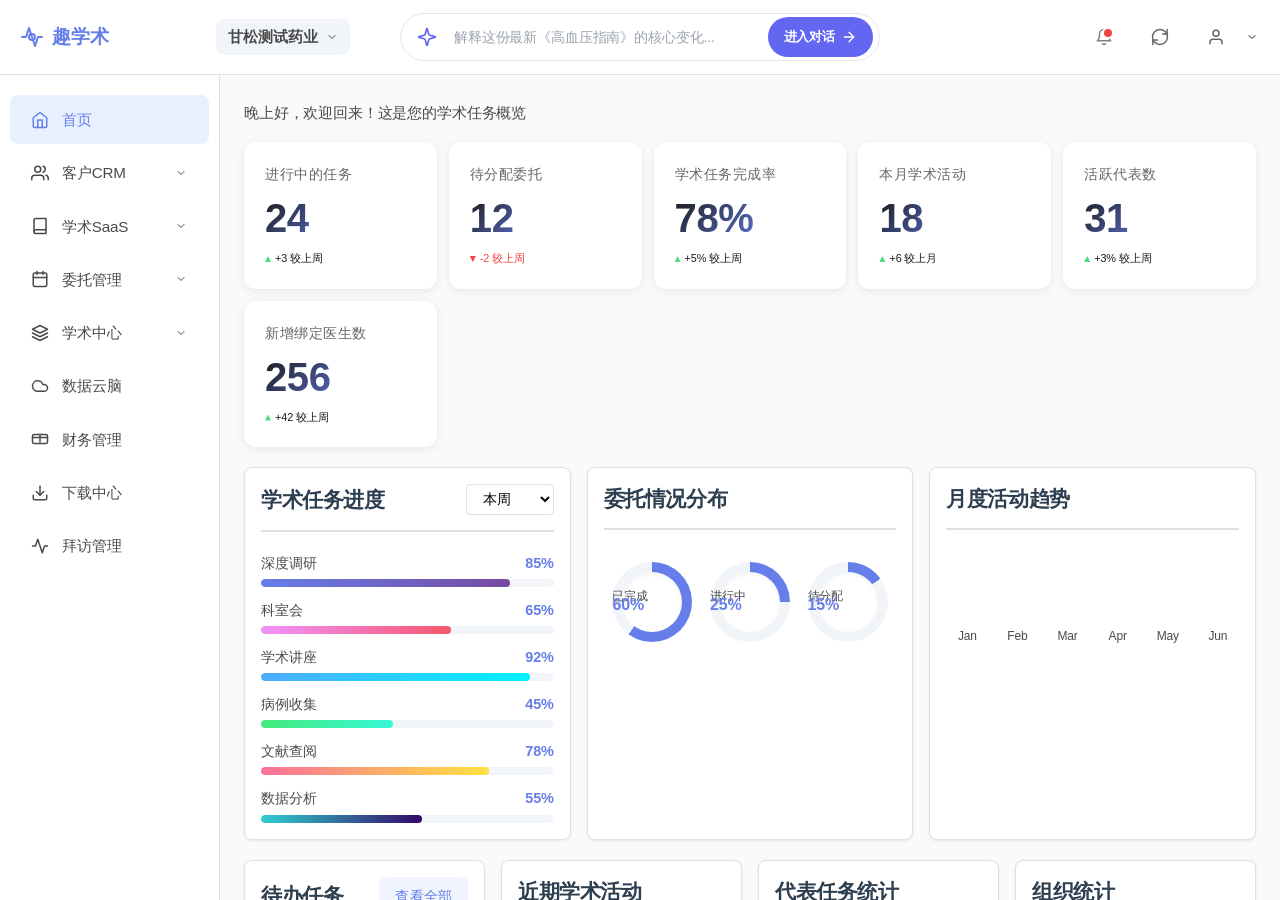
==== html/index.html @ 5d2f2898 "feat: 添加在线互动病例模块相关文件 新增在线互动病例模块的HTML、CSS、JS文件及文档 包括布局组件、样式表、交互脚本和产品需求文档 实现活动管理、病例征集和作品库功能" ====
<!DOCTYPE html>
<html lang="zh-CN">
<head>
    <meta charset="UTF-8">
    <meta name="viewport" content="width=device-width, initial-scale=1.0">
    <title>首页 - 趣学术</title>
    <link rel="stylesheet" href="../css/styles.css">
</head>
<body>
    <!-- 加载公共组件的脚本 -->
    <script>
        // 动态加载公共组件
        async function loadComponents() {
            // 加载顶部导航栏
            const headerResponse = await fetch('components/header.html');
            const headerHtml = await headerResponse.text();
            document.getElementById('header-placeholder').innerHTML = headerHtml;
            
            // 加载左侧侧边栏
            const sidebarResponse = await fetch('components/sidebar.html');
            const sidebarHtml = await sidebarResponse.text();
            document.getElementById('sidebar-placeholder').innerHTML = sidebarHtml;
            
            // 加载完成后，初始化菜单交互
            initializeMenu();
            
            // 初始化AI轮播文字功能
            if (typeof initAICarousel === 'function') {
                initAICarousel();
            }
        }
        
        // 页面加载完成后执行
        document.addEventListener('DOMContentLoaded', loadComponents);
    </script>
    
    <!-- 顶部导航栏占位符 -->
    <div id="header-placeholder"></div>

    <!-- 主体布局 -->
    <div class="main-container">
        <!-- 左侧侧边栏占位符 -->
        <div id="sidebar-placeholder"></div>

        <!-- 右侧主要内容区域 -->
        <main class="content-area">
            <!-- 欢迎信息 -->
            <div class="welcome-section">
                
                <p class="welcome-text">晚上好，欢迎回来！这是您的学术任务概览</p>
            </div>

            <!-- 核心数据统计卡片 -->
            <div class="dashboard-stats">
                <div class="stat-card">
                    
                    <div class="stat-content">
                        <div class="stat-label">进行中的任务</div>
                        <div class="stat-value">24</div>
                        <div class="stat-change">+3 较上周</div>
                    </div>
                </div>
                <div class="stat-card">
                    
                    <div class="stat-content">
                        <div class="stat-label">待分配委托</div>
                        <div class="stat-value">12</div>
                        <div class="stat-change negative">-2 较上周</div>
                    </div>
                </div>
                <div class="stat-card">
                    
                    <div class="stat-content">
                        <div class="stat-label">学术任务完成率</div>
                        <div class="stat-value">78%</div>
                        <div class="stat-change">+5% 较上周</div>
                    </div>
                </div>
                <div class="stat-card">
                    
                    <div class="stat-content">
                        <div class="stat-label">本月学术活动</div>
                        <div class="stat-value">18</div>
                        <div class="stat-change">+6 较上月</div>
                    </div>
                </div>
                <div class="stat-card">
                    
                    <div class="stat-content">
                        <div class="stat-label">活跃代表数</div>
                        <div class="stat-value">31</div>
                        <div class="stat-change">+3% 较上周</div>
                    </div>
                </div>
                <div class="stat-card">
                    
                    <div class="stat-content">
                        <div class="stat-label">新增绑定医生数</div>
                        <div class="stat-value">256</div>
                        <div class="stat-change">+42 较上周</div>
                    </div>
                </div>
            </div>

            <!-- 数据可视化区域 -->
            <div class="visualization-section">
                <!-- 任务进度图表 -->
                <div class="chart-card">
                    <div class="section-header">
                        <h2>学术任务进度</h2>
                        <div class="section-actions">
                            <select class="time-filter">
                                <option>本周</option>
                                <option>本月</option>
                                <option>本季度</option>
                            </select>
                        </div>
                    </div>
                    <div class="chart-container">
                        <div class="progress-chart">
                            <div class="progress-item">
                                <div class="progress-info">
                                    <div class="progress-title">深度调研</div>
                                    <div class="progress-percentage">85%</div>
                                </div>
                                <div class="progress-bar">
                                    <div class="progress-fill" style="width: 85%; background: linear-gradient(90deg, #667eea 0%, #764ba2 100%);"></div>
                                </div>
                            </div>
                            <div class="progress-item">
                                <div class="progress-info">
                                    <div class="progress-title">科室会</div>
                                    <div class="progress-percentage">65%</div>
                                </div>
                                <div class="progress-bar">
                                    <div class="progress-fill" style="width: 65%; background: linear-gradient(90deg, #f093fb 0%, #f5576c 100%);"></div>
                                </div>
                            </div>
                            <div class="progress-item">
                                <div class="progress-info">
                                    <div class="progress-title">学术讲座</div>
                                    <div class="progress-percentage">92%</div>
                                </div>
                                <div class="progress-bar">
                                    <div class="progress-fill" style="width: 92%; background: linear-gradient(90deg, #4facfe 0%, #00f2fe 100%);"></div>
                                </div>
                            </div>
                            <div class="progress-item">
                                <div class="progress-info">
                                    <div class="progress-title">病例收集</div>
                                    <div class="progress-percentage">45%</div>
                                </div>
                                <div class="progress-bar">
                                    <div class="progress-fill" style="width: 45%; background: linear-gradient(90deg, #43e97b 0%, #38f9d7 100%);"></div>
                                </div>
                            </div>
                            <div class="progress-item">
                                <div class="progress-info">
                                    <div class="progress-title">文献查阅</div>
                                    <div class="progress-percentage">78%</div>
                                </div>
                                <div class="progress-bar">
                                    <div class="progress-fill" style="width: 78%; background: linear-gradient(90deg, #fa709a 0%, #fee140 100%);"></div>
                                </div>
                            </div>
                            <div class="progress-item">
                                <div class="progress-info">
                                    <div class="progress-title">数据分析</div>
                                    <div class="progress-percentage">55%</div>
                                </div>
                                <div class="progress-bar">
                                    <div class="progress-fill" style="width: 55%; background: linear-gradient(90deg, #30cfd0 0%, #330867 100%);"></div>
                                </div>
                            </div>
                        </div>
                    </div>
                </div>

                <!-- 委托情况统计 -->
                <div class="chart-card">
                    <div class="section-header">
                        <h2>委托情况分布</h2>
                    </div>
                    <div class="chart-container">
                        <div class="delegation-stats">
                            <div class="delegation-item">
                                <div class="delegation-circle">
                                    <div class="circle-inner" style="--percentage: 60;"></div>
                                    <div class="circle-text">已完成</div>
                                    <div class="circle-number">60%</div>
                                </div>
                            </div>
                            <div class="delegation-item">
                                <div class="delegation-circle">
                                    <div class="circle-inner" style="--percentage: 25;"></div>
                                    <div class="circle-text">进行中</div>
                                    <div class="circle-number">25%</div>
                                </div>
                            </div>
                            <div class="delegation-item">
                                <div class="delegation-circle">
                                    <div class="circle-inner" style="--percentage: 15;"></div>
                                    <div class="circle-text">待分配</div>
                                    <div class="circle-number">15%</div>
                                </div>
                            </div>
                        </div>
                    </div>
                </div>

                <!-- 月度活动趋势 -->
                <div class="chart-card">
                    <div class="section-header">
                        <h2>月度活动趋势</h2>
                    </div>
                    <div class="chart-container">
                        <div class="trend-chart">
                            <div class="trend-item">
                                <div class="trend-label">Jan</div>
                                <div class="trend-bar" style="height: 65%; background: var(--primary-color);"></div>
                            </div>
                            <div class="trend-item">
                                <div class="trend-label">Feb</div>
                                <div class="trend-bar" style="height: 85%; background: var(--primary-color);"></div>
                            </div>
                            <div class="trend-item">
                                <div class="trend-label">Mar</div>
                                <div class="trend-bar" style="height: 72%; background: var(--primary-color);"></div>
                            </div>
                            <div class="trend-item">
                                <div class="trend-label">Apr</div>
                                <div class="trend-bar" style="height: 90%; background: var(--primary-color);"></div>
                            </div>
                            <div class="trend-item">
                                <div class="trend-label">May</div>
                                <div class="trend-bar" style="height: 78%; background: var(--primary-color);"></div>
                            </div>
                            <div class="trend-item">
                                <div class="trend-label">Jun</div>
                                <div class="trend-bar" style="height: 88%; background: var(--primary-color);"></div>
                            </div>
                        </div>
                    </div>
                </div>
            </div>

            <!-- 任务详情区域 -->
            <div class="details-section">
                <!-- 待办任务列表 -->
                <div class="tasks-card">
                    <div class="section-header">
                        <h2>待办任务</h2>
                        <div class="section-actions">
                            <button class="view-all-btn">查看全部</button>
                        </div>
                    </div>
                    <div class="todo-list">
                        <div class="todo-item">
                            <div class="todo-checkbox"><input type="checkbox"></div>
                            <div class="todo-content">
                                <div class="todo-title">完成渠道科创始组深度调研</div>
                                <div class="todo-meta">
                                    <span class="todo-type">深度调研</span>
                                    <span class="todo-deadline">截止: 2024-02-15</span>
                                </div>
                            </div>
                            <div class="todo-priority high"></div>
                        </div>
                        <div class="todo-item">
                            <div class="todo-checkbox"><input type="checkbox"></div>
                            <div class="todo-content">
                                <div class="todo-title">分配3月份科室会任务</div>
                                <div class="todo-meta">
                                    <span class="todo-type">科室会</span>
                                    <span class="todo-deadline">截止: 2024-02-20</span>
                                </div>
                            </div>
                            <div class="todo-priority medium"></div>
                        </div>
                        <div class="todo-item">
                            <div class="todo-checkbox"><input type="checkbox"></div>
                            <div class="todo-content">
                                <div class="todo-title">整理医生反馈数据</div>
                                <div class="todo-meta">
                                    <span class="todo-type">数据分析</span>
                                    <span class="todo-deadline">截止: 2024-02-18</span>
                                </div>
                            </div>
                            <div class="todo-priority high"></div>
                        </div>
                        <div class="todo-item">
                            <div class="todo-checkbox"><input type="checkbox"></div>
                            <div class="todo-content">
                                <div class="todo-title">准备4月份学术活动计划</div>
                                <div class="todo-meta">
                                    <span class="todo-type">活动策划</span>
                                    <span class="todo-deadline">截止: 2024-02-25</span>
                                </div>
                            </div>
                            <div class="todo-priority medium"></div>
                        </div>
                        <div class="todo-item">
                            <div class="todo-checkbox"><input type="checkbox"></div>
                            <div class="todo-content">
                                <div class="todo-title">更新学术资料库</div>
                                <div class="todo-meta">
                                    <span class="todo-type">资料管理</span>
                                    <span class="todo-deadline">截止: 2024-02-17</span>
                                </div>
                            </div>
                            <div class="todo-priority low"></div>
                        </div>
                        <div class="todo-item">
                            <div class="todo-checkbox"><input type="checkbox"></div>
                            <div class="todo-content">
                                <div class="todo-title">撰写2月份学术总结</div>
                                <div class="todo-meta">
                                    <span class="todo-type">总结报告</span>
                                    <span class="todo-deadline">截止: 2024-02-28</span>
                                </div>
                            </div>
                            <div class="todo-priority medium"></div>
                        </div>
                    </div>
                </div>

                <!-- 学术活动日历 -->
                <div class="calendar-card">
                    <div class="section-header">
                        <h2>近期学术活动</h2>
                        <div class="section-actions">
                            <button class="more-btn">查看日历</button>
                        </div>
                    </div>
                    <div class="activity-list">
                        <div class="activity-item">
                            <div class="activity-date">
                                <div class="date-day">15</div>
                                <div class="date-month">Feb</div>
                            </div>
                            <div class="activity-content">
                                <div class="activity-title">神经内科学术讲座</div>
                                <div class="activity-location">北京协和医院</div>
                                <div class="activity-time">14:00 - 16:00</div>
                            </div>
                            <div class="activity-type"><span class="activity-tag">讲座</span></div>
                        </div>
                        <div class="activity-item">
                            <div class="activity-date">
                                <div class="date-day">18</div>
                                <div class="date-month">Feb</div>
                            </div>
                            <div class="activity-content">
                                <div class="activity-title">心内科病例讨论会</div>
                                <div class="activity-location">上海瑞金医院</div>
                                <div class="activity-time">09:30 - 11:30</div>
                            </div>
                            <div class="activity-type"><span class="activity-tag">病例讨论</span></div>
                        </div>
                        <div class="activity-item">
                            <div class="activity-date">
                                <div class="date-day">22</div>
                                <div class="date-month">Feb</div>
                            </div>
                            <div class="activity-content">
                                <div class="activity-title">内分泌科深度调研</div>
                                <div class="activity-location">广州中山医院</div>
                                <div class="activity-time">13:30 - 17:00</div>
                            </div>
                            <div class="activity-type"><span class="activity-tag">调研</span></div>
                        </div>
                        <div class="activity-item">
                            <div class="activity-date">
                                <div class="date-day">25</div>
                                <div class="date-month">Feb</div>
                            </div>
                            <div class="activity-content">
                                <div class="activity-title">呼吸科文献分享会</div>
                                <div class="activity-location">线上会议</div>
                                <div class="activity-time">15:00 - 16:30</div>
                            </div>
                            <div class="activity-type"><span class="activity-tag">分享会</span></div>
                        </div>
                        <div class="activity-item">
                            <div class="activity-date">
                                <div class="date-day">28</div>
                                <div class="date-month">Feb</div>
                            </div>
                            <div class="activity-content">
                                <div class="activity-title">消化科学术沙龙</div>
                                <div class="activity-location">北京友谊医院</div>
                                <div class="activity-time">16:00 - 18:00</div>
                            </div>
                            <div class="activity-type"><span class="activity-tag">沙龙</span></div>
                        </div>
                    </div>
                </div>

                <!-- 代表任务统计 -->
                <div class="stats-card-small">
                    <div class="section-header">
                        <h2>代表任务统计</h2>
                    </div>
                    <div class="small-stats-grid">
                        <div class="small-stat-item">
                            <div class="small-stat-label">总代表数</div>
                            <div class="small-stat-value">128</div>
                        </div>
                        <div class="small-stat-item">
                            <div class="small-stat-label">活跃代表</div>
                            <div class="small-stat-value">96</div>
                        </div>
                        <div class="small-stat-item">
                            <div class="small-stat-label">平均完成率</div>
                            <div class="small-stat-value">82%</div>
                        </div>
                        <div class="small-stat-item">
                            <div class="small-stat-label">待完成任务</div>
                            <div class="small-stat-value">156</div>
                        </div>
                    </div>
                </div>

                <!-- 组织统计 -->
                <div class="stats-card-small">
                    <div class="section-header">
                        <h2>组织统计</h2>
                    </div>
                    <div class="organization-stats">
                        <div class="org-stat-item">
                            <div class="org-stat-label">合作医院</div>
                            <div class="org-stat-value">28</div>
                        </div>
                        <div class="org-stat-item">
                            <div class="org-stat-label">覆盖科室</div>
                            <div class="org-stat-value">45</div>
                        </div>
                        <div class="org-stat-item">
                            <div class="org-stat-label">参与医生</div>
                            <div class="org-stat-value">892</div>
                        </div>
                        <div class="org-stat-item">
                            <div class="org-stat-label">本月新增</div>
                            <div class="org-stat-value">35</div>
                        </div>
                        <div class="org-stat-item">
                            <div class="org-stat-label">学术点</div>
                            <div class="org-stat-value">126</div>
                        </div>
                    </div>
                </div>
            </div>

            <!-- 学术跟进情况 -->
            <div class="followup-section">
                <div class="section-header">
                    <h2>学术跟进情况</h2>
                    <div class="section-actions">
                        <button class="export-btn">导出数据</button>
                    </div>
                </div>
                <div class="followup-table">
                    <div class="table-header">
                        <div class="table-col">医生姓名</div>
                        <div class="table-col">科室</div>
                        <div class="table-col">跟进状态</div>
                        <div class="table-col">最近跟进</div>
                        <div class="table-col">下次跟进</div>
                        <div class="table-col">跟进人</div>
                        <div class="table-col">操作</div>
                    </div>
                    <div class="table-row">
                        <div class="table-col">李医生</div>
                        <div class="table-col">神经内科</div>
                        <div class="table-col"><span class="status-tag active">活跃</span></div>
                        <div class="table-col">2024-02-10</div>
                        <div class="table-col">2024-02-24</div>
                        <div class="table-col">张代表</div>
                        <div class="table-col"><button class="action-btn">查看详情</button></div>
                    </div>
                    <div class="table-row">
                        <div class="table-col">王医生</div>
                        <div class="table-col">心内科</div>
                        <div class="table-col"><span class="status-tag pending">待跟进</span></div>
                        <div class="table-col">2024-02-05</div>
                        <div class="table-col">2024-02-17</div>
                        <div class="table-col">李代表</div>
                        <div class="table-col"><button class="action-btn">查看详情</button></div>
                    </div>
                    <div class="table-row">
                        <div class="table-col">赵医生</div>
                        <div class="table-col">内分泌科</div>
                        <div class="table-col"><span class="status-tag active">活跃</span></div>
                        <div class="table-col">2024-02-12</div>
                        <div class="table-col">2024-02-26</div>
                        <div class="table-col">刘代表</div>
                        <div class="table-col"><button class="action-btn">查看详情</button></div>
                    </div>
                    <div class="table-row">
                        <div class="table-col">孙医生</div>
                        <div class="table-col">呼吸内科</div>
                        <div class="table-col"><span class="status-tag inactive">暂停</span></div>
                        <div class="table-col">2024-01-20</div>
                        <div class="table-col">-</div>
                        <div class="table-col">周代表</div>
                        <div class="table-col"><button class="action-btn">查看详情</button></div>
                    </div>
                </div>
            </div>
        </main>
    </div>

    <!-- 加载动画 -->
    <div class="loading" id="loading" style="display: none;">
        <div class="loading-spinner"></div>
        <p>AI正在思考...</p>
    </div>

    <!-- 公共JS文件 -->
    <script src="../js/menu.js"></script>
    <script src="../js/script.js"></script>
</body>
</html>
---- css/styles.css ----
/* 全局样式重置 */
* {
    margin: 0;
    padding: 0;
    box-sizing: border-box;
}

/* 移除所有元素的默认焦点样式 */
*:focus,
*:active {
    outline: none !important;
    box-shadow: none !important;
}

/* 确保a标签没有默认焦点样式 */
a:focus,
a:active {
    outline: none !important;
    box-shadow: none !important;
}

/* 确保span元素没有默认焦点样式 */
span:focus,
span:active {
    outline: none !important;
    box-shadow: none !important;
}

/* 确保div元素没有默认焦点样式 */
div:focus,
div:active {
    outline: none !important;
    box-shadow: none !important;
}

/* 确保button元素没有默认焦点样式 */
button:focus,
button:active {
    outline: none !important;
    box-shadow: none !important;
}

/* 设计系统 - 颜色 */
:root {
    /* 主色调 - 增强渐变效果 */
    --primary-color: #667eea;
    --primary-hover: #5a6fd8;
    --primary-light: #e8f0ff;
    --primary-lighter: #f0f4ff;
    --primary-gradient: linear-gradient(135deg, #667eea 0%, #764ba2 100%);
    --primary-gradient-light: linear-gradient(135deg, #e8f0ff 0%, #f0f4ff 100%);
    
    /* 辅助色 */
    --accent-color: #f093fb;
    --accent-gradient: linear-gradient(135deg, #f093fb 0%, #f5576c 100%);
    --success-color: #4ade80;
    --warning-color: #fbbf24;
    --error-color: #ef4444;
    
    /* 文本颜色 - 确保良好对比度 */
    --text-primary: #1a1a1a;
    --text-secondary: #4a4a4a;
    --text-tertiary: #808080;
    --text-disabled: #b0b0b0;
    --text-gradient: linear-gradient(135deg, var(--primary-color) 0%, var(--accent-color) 100%);
    
    /* 边框颜色 */
    --border-color: #e0e0e0;
    --border-light: #f0f0f0;
    --border-dark: #d0d0d0;
    --border-gradient: linear-gradient(135deg, var(--border-light) 0%, var(--border-dark) 100%);
    
    /* 背景颜色 */
    --background-primary: #ffffff;
    --background-secondary: #f8fafc;
    --background-tertiary: #f1f5f9;
    --background-gradient: linear-gradient(135deg, var(--background-primary) 0%, var(--background-secondary) 100%);
    --background-gradient-dark: linear-gradient(135deg, #0f172a 0%, #1e293b 100%);
    
    /* 聊天消息颜色 */
    --ai-message-bg: #f0f4ff;
    --user-message-bg: #667eea;
    --ai-message-text: #1a1a1a;
    --user-message-text: #ffffff;
    --ai-message-gradient: linear-gradient(135deg, #f0f4ff 0%, #e0f2fe 100%);
    --user-message-gradient: linear-gradient(135deg, var(--primary-color) 0%, var(--primary-hover) 100%);
    
    /* 阴影效果 */
    --shadow-sm: 0 1px 3px rgba(0, 0, 0, 0.08);
    --shadow-md: 0 4px 12px rgba(0, 0, 0, 0.12);
    --shadow-lg: 0 8px 24px rgba(0, 0, 0, 0.16);
    --shadow-glow: 0 0 20px rgba(102, 126, 234, 0.2);
    
    /* 圆角 */
    --radius-sm: 6px;
    --radius-md: 8px;
    --radius-lg: 12px;
    --radius-xl: 24px;
    --radius-full: 9999px;
    
    /* 间距 */
    --spacing-xs: 4px;
    --spacing-sm: 8px;
    --spacing-md: 16px;
    --spacing-lg: 24px;
    --spacing-xl: 32px;
    
    /* 字体 */
    --font-size-xs: 0.75rem;
    --font-size-sm: 0.875rem;
    --font-size-base: 1rem;
    --font-size-lg: 1.125rem;
    --font-size-xl: 1.25rem;
    --font-weight-normal: 400;
    --font-weight-medium: 500;
    --font-weight-semibold: 600;
    --font-weight-bold: 700;
    
    /* 行高 */
    --line-height-tight: 1.4;
    --line-height-normal: 1.6;
    --line-height-relaxed: 1.8;
}

body {
    font-family: -apple-system, BlinkMacSystemFont, 'Segoe UI', Roboto, 'Helvetica Neue', Arial, sans-serif;
    line-height: var(--line-height-normal);
    color: var(--text-primary);
    background-color: var(--background-secondary);
    height: 100vh;
    overflow: hidden;
    -webkit-font-smoothing: antialiased;
    -moz-osx-font-smoothing: grayscale;
    font-weight: var(--font-weight-normal);
}

/* 全局表格样式 - 确保垂直居中 */
table {
    border-collapse: collapse;
}

table th,
table td {
    vertical-align: middle;
}

/* 全局复选框样式 - 确保垂直居中 */
input[type="checkbox"] {
    vertical-align: middle;
    margin: 0;
}

/* 统一所有文本元素的字体样式 */
p, span, div, a, button, input, select, textarea {
    font-family: inherit;
    font-weight: inherit;
    line-height: inherit;
    letter-spacing: -0.01em;
}

/* 优化标题样式 */
h1, h2, h3, h4, h5, h6 {
    font-weight: var(--font-weight-semibold);
    line-height: var(--line-height-tight);
    color: var(--text-primary);
    margin: 0;
    letter-spacing: -0.02em;
}

h1 {
    font-size: 2rem;
    font-weight: var(--font-weight-bold);
}

h2 {
    font-size: 1.75rem;
    font-weight: var(--font-weight-bold);
}

h3 {
    font-size: 1.5rem;
}

h4 {
    font-size: 1.25rem;
}

h5 {
    font-size: 1.125rem;
}

h6 {
    font-size: 1rem;
}

/* 优化正文文本样式 */
p {
    font-size: var(--font-size-base);
    line-height: var(--line-height-relaxed);
    color: var(--text-primary);
    margin: 0 0 var(--spacing-md) 0;
}

/* 优化链接样式 */
a {
    color: var(--primary-color);
    text-decoration: none;
    transition: all 0.2s ease;
    font-weight: var(--font-weight-medium);
}

a:hover {
    color: var(--primary-hover);
    text-decoration: underline;
    text-underline-offset: 3px;
}

/* 优化按钮文本样式 */
button {
    font-weight: var(--font-weight-medium);
    letter-spacing: 0.01em;
}

/* 优化历史记录标题样式 */
.history-title {
    font-size: var(--font-size-sm);
    color: var(--text-primary);
    font-weight: var(--font-weight-medium);
    flex: 1;
    white-space: nowrap;
    overflow: hidden;
    text-overflow: ellipsis;
    letter-spacing: -0.01em;
}

/* 优化历史记录日期样式 */
.history-date {
    font-size: var(--font-size-xs);
    color: var(--text-tertiary);
    white-space: nowrap;
    font-weight: var(--font-weight-normal);
}

/* 优化AI建议问题文本样式 */
.suggestion-item {
    font-size: var(--font-size-sm);
    color: var(--text-secondary);
    font-weight: var(--font-weight-normal);
    letter-spacing: -0.01em;
}

/* 优化消息内容文本样式 */
.message-content {
    font-size: var(--font-size-base);
    line-height: var(--line-height-relaxed);
    letter-spacing: -0.01em;
}

/* 优化输入框文本样式 */
#userInput {
    font-size: var(--font-size-base);
    letter-spacing: -0.01em;
}

/* 优化深度思考文本样式 */
.deep-thinking {
    font-size: var(--font-size-sm);
    color: var(--text-secondary);
    font-weight: var(--font-weight-normal);
    letter-spacing: -0.01em;
}

/* 顶部导航栏 */
.top-header {
    height: 75px;
    background-color: white;
    border-bottom: 1px solid #e0e0e0;
    display: flex;
    justify-content: space-between;
    align-items: center;
    padding: 0 20px;
    box-shadow: none;
    z-index: 100;
    position: relative;
}

/* 确保header中所有元素及其子元素都不会显示焦点样式 */
.top-header *,
.top-header *:focus,
.top-header *:active,
.top-header *:focus-within {
    outline: none !important;
    -webkit-tap-highlight-color: transparent !important;
    -moz-tap-highlight-color: transparent !important;
    tap-highlight-color: transparent !important;
}

/* 确保下拉菜单的样式不被全局重置覆盖 */
.top-header .user-dropdown-menu,
.top-header .user-dropdown-menu * {
    background-color: white !important;
    border: 1px solid #f0f0f0 !important;
    box-shadow: 0 2px 8px rgba(0, 0, 0, 0.08) !important;
}

/* 确保下拉菜单项的背景色可以正常变化 */
.top-header .user-dropdown-menu .dropdown-item {
    background-color: transparent !important;
    border: none !important;
    box-shadow: none !important;
}

.top-header .user-dropdown-menu .dropdown-item:hover,
.top-header .user-dropdown-menu .dropdown-item:active {
    background-color: #f8f9fa !important;
    border: none !important;
    box-shadow: none !important;
}

/* 确保header中的a标签不会显示焦点样式 */
.top-header a,
.top-header a:focus,
.top-header a:active {
    outline: none !important;
    box-shadow: none !important;
    -webkit-tap-highlight-color: transparent !important;
    -moz-tap-highlight-color: transparent !important;
    tap-highlight-color: transparent !important;
}

/* 为AI入口按钮设置边框，覆盖top-header a的样式 */
.top-header .ai-entry-button {
    border: 1px solid var(--ai-border) !important;
}

/* 确保header中的span标签不会显示焦点样式 */
.top-header span,
.top-header span:focus,
.top-header span:active {
    outline: none !important;
    box-shadow: none !important;
    border: none !important;
    -webkit-tap-highlight-color: transparent !important;
    -moz-tap-highlight-color: transparent !important;
    tap-highlight-color: transparent !important;
}

/* 确保header中的div标签不会显示焦点样式 */
.top-header div,
.top-header div:focus,
.top-header div:active {
    outline: none !important;
    box-shadow: none !important;
    border: none !important;
    -webkit-tap-highlight-color: transparent !important;
    -moz-tap-highlight-color: transparent !important;
    tap-highlight-color: transparent !important;
}

/* 确保header中的svg标签不会显示焦点样式 */
.top-header svg,
.top-header svg:focus,
.top-header svg:active {
    outline: none !important;
    box-shadow: none !important;
    border: none !important;
    -webkit-tap-highlight-color: transparent !important;
    -moz-tap-highlight-color: transparent !important;
    tap-highlight-color: transparent !important;
}

/* 确保header中的input标签不会显示焦点样式 */
.top-header input,
.top-header input:focus,
.top-header input:active {
    outline: none !important;
    box-shadow: none !important;
    border: none !important;
    -webkit-tap-highlight-color: transparent !important;
    -moz-tap-highlight-color: transparent !important;
    tap-highlight-color: transparent !important;
}

.header-left {
    display: flex;
    align-items: center;
    gap: 20px;
    flex-shrink: 0;
}

/* 组织信息样式 */
.organization-info {
    display: flex;
    align-items: center;
    gap: 8px;
    font-size: 0.95rem;
    color: #4a4a4a;
    font-weight: 500;
    padding: 6px 12px;
    background-color: #f1f5f9;
    border-radius: 8px;
    border: 1px solid #e2e8f0;
    cursor: pointer;
    transition: all 0.3s ease;
    margin-left: 98px;
}

.organization-info:hover {
    background-color: #e2e8f0;
    border-color: #667eea;
    color: #667eea;
}

.organization-info .org-name {
    font-weight: 600;
}

.organization-info .org-dropdown {
    width: 12px;
    height: 12px;
    stroke: currentColor;
    transition: transform 0.3s ease;
}

.organization-info:hover .org-dropdown {
    transform: rotate(180deg);
}

.logo {
    display: flex;
    align-items: center;
    gap: 8px;
    font-weight: 700;
    font-size: 1.2rem;
    color: #667eea;
    flex-shrink: 0;
}

.logo-icon {
    display: flex;
    align-items: center;
    justify-content: center;
    line-height: 1;
}

.logo-icon svg {
    vertical-align: middle;
    align-self: center;
}

.user-info {
    font-size: 0.95rem;
    color: #666;
    margin-left: 10px;
}

.user-role {
    font-weight: 500;
}

.header-right {
    display: flex;
    align-items: center;
    gap: 20px;
    flex: 1;
    justify-content: flex-end;
    min-width: 0;
}

.notification {
    display: flex;
    align-items: center;
    gap: 6px;
    font-size: 0.85rem;
    color: #ff6b6b;
    font-weight: 500;
}

.notification-icon {
    font-size: 1rem;
}

/* 刷新按钮样式 */
.refresh-btn {
    width: 36px;
    height: 36px;
    display: flex;
    align-items: center;
    justify-content: center;
    border-radius: 50%;
    cursor: pointer;
    transition: all 0.3s ease;
    background-color: transparent;
    border: none;
}

.refresh-btn:hover {
    background-color: rgba(102, 126, 234, 0.1);
    transform: rotate(180deg);
}

.refresh-btn svg {
    stroke: #666;
    transition: all 0.3s ease;
}

.refresh-btn:hover svg {
    stroke: #667eea;
}

/* 图标容器基础样式 */
.icon-container {
    display: flex;
    align-items: center;
    justify-content: center;
    width: 36px;
    height: 36px;
    border-radius: var(--radius-full);
    cursor: pointer;
    transition: all 0.2s cubic-bezier(0.4, 0, 0.2, 1);
    background-color: transparent;
    border: none;
    flex-shrink: 0;
}

.icon-container:hover {
    background-color: rgba(102, 126, 234, 0.1);
    transform: scale(1.05);
}

.icon-container:active {
    transform: scale(0.95);
}

/* 统一图标样式 */
.icon-container svg {
    width: 18px;
    height: 18px;
    stroke: var(--text-tertiary);
    fill: none;
    stroke-width: 2;
    stroke-linecap: round;
    stroke-linejoin: round;
    transition: all 0.2s cubic-bezier(0.4, 0, 0.2, 1);
}

.icon-container:hover svg {
    stroke: var(--primary-color);
    transform: scale(1.1);
}

/* 个人中心样式 */
.user-center {
    position: relative;
    display: flex;
    align-items: center;
    gap: 0;
}

/* 通知样式优化 */
.notification {
    display: flex;
    align-items: center;
    justify-content: center;
    width: 36px;
    height: 36px;
    border-radius: var(--radius-full);
    cursor: pointer;
    transition: all 0.2s cubic-bezier(0.4, 0, 0.2, 1);
    background-color: transparent;
    margin-right: 0;
    position: relative;
}

.notification::after {
    content: '';
    position: absolute;
    top: 8px;
    right: 8px;
    width: 8px;
    height: 8px;
    background-color: var(--error-color);
    border-radius: var(--radius-full);
    border: 2px solid var(--background-primary);
    animation: pulse 2s infinite;
}

@keyframes pulse {
    0%, 100% {
        opacity: 1;
        transform: scale(1);
    }
    50% {
        opacity: 0.5;
        transform: scale(1.2);
    }
}

.notification:hover {
    background-color: rgba(102, 126, 234, 0.1);
    transform: scale(1.05);
}

.notification-icon {
    display: flex;
    align-items: center;
    justify-content: center;
}

.notification-icon svg {
    width: 18px;
    height: 18px;
    stroke: var(--text-tertiary);
    transition: all 0.2s cubic-bezier(0.4, 0, 0.2, 1);
}

.notification:hover .notification-icon svg {
    stroke: var(--primary-color);
    transform: scale(1.1);
}

.notification-text {
    display: none;
}

/* 刷新图标优化 */
.refresh-btn {
    width: 36px;
    height: 36px;
    display: flex;
    align-items: center;
    justify-content: center;
    border-radius: 50%;
    cursor: pointer;
    transition: all 0.3s ease;
    background-color: transparent;
    border: none;
    margin-right: 0;
}

.refresh-btn:hover {
    background-color: rgba(102, 126, 234, 0.1);
    transform: rotate(180deg);
}

.refresh-btn svg {
    stroke: #666;
    transition: all 0.3s ease;
    width: 18px;
    height: 18px;
}

.refresh-btn:hover svg {
    stroke: #667eea;
}

.user-info-dropdown {
    position: relative;
    cursor: pointer;
    display: flex;
    align-items: center;
}

.user-avatar {
    display: flex;
    align-items: center;
    gap: 8px;
    padding: 0;
    border-radius: 0;
    transition: all 0.3s ease;
    background-color: transparent !important;
    border: none !important;
    box-shadow: none !important;
    outline: none !important;
    user-select: none;
    -webkit-user-select: none;
    -moz-user-select: none;
    -ms-user-select: none;
}

.user-avatar:hover {
    background-color: transparent !important;
    transform: translateY(0);
}

.user-avatar:active {
    background-color: transparent !important;
    outline: none !important;
    box-shadow: none !important;
    border: none !important;
}

.user-avatar:focus {
    background-color: transparent !important;
    outline: none !important;
    box-shadow: none !important;
    border: none !important;
}

.user-avatar:focus-within {
    background-color: transparent !important;
    outline: none !important;
    box-shadow: none !important;
    border: none !important;
}

/* 确保avatar内部元素也没有焦点样式 */
.avatar:focus,
.avatar:active {
    outline: none !important;
    background-color: transparent !important;
    box-shadow: none !important;
    border: none !important;
}

.dropdown-icon:focus,
.dropdown-icon:active {
    outline: none !important;
    background-color: transparent !important;
    box-shadow: none !important;
    border: none !important;
}

.dropdown-icon svg:focus,
.dropdown-icon svg:active {
    outline: none !important;
    background-color: transparent !important;
    box-shadow: none !important;
    border: none !important;
}

.avatar {
    width: 36px;
    height: 36px;
    background-color: transparent;
    color: #666;
    border-radius: 50%;
    display: flex;
    align-items: center;
    justify-content: center;
    flex-shrink: 0;
    box-shadow: none;
    transition: all 0.3s ease;
    border: none;
    padding: 0;
}

.user-avatar:hover .avatar {
    box-shadow: 0 2px 8px rgba(102, 126, 234, 0.3);
    transform: scale(1.05);
}

.user-details {
    display: flex;
    flex-direction: column;
    align-items: flex-start;
    gap: 1px;
}

.user-role {
    font-size: 0.95rem;
    color: #666;
    line-height: 1.4;
    font-smooth: antialiased;
    -webkit-font-smoothing: antialiased;
    -moz-osx-font-smoothing: grayscale;
}

.user-name {
    font-size: 0.85rem;
    color: #333;
    font-weight: 600;
    line-height: 1;
}

.dropdown-icon {
    display: flex;
    align-items: center;
    justify-content: center;
    transition: all 0.3s ease;
    margin-left: 2px;
}

.dropdown-icon svg {
    stroke: #999;
    transition: all 0.3s ease;
    width: 10px;
    height: 10px;
}

.user-avatar:hover .dropdown-icon svg {
    stroke: #667eea;
    transform: rotate(180deg);
}

/* 下拉菜单样式优化 */
.user-dropdown-menu {
    position: absolute;
    top: 100%;
    right: 0;
    margin-top: 8px;
    background-color: white;
    border: 1px solid #f0f0f0;
    border-radius: 8px;
    box-shadow: 0 2px 8px rgba(0, 0, 0, 0.08);
    min-width: auto;
    width: auto;
    white-space: nowrap;
    z-index: 1000;
    overflow: hidden;
    animation: dropdownFadeIn 0.2s ease;
}

@keyframes dropdownFadeIn {
    from {
        opacity: 0;
        transform: translateY(-8px) scale(0.98);
    }
    to {
        opacity: 1;
        transform: translateY(0) scale(1);
    }
}

.dropdown-item {
    padding: 12px 16px;
    font-size: 0.9rem;
    color: #495057;
    cursor: pointer;
    transition: all 0.3s ease;
    display: flex;
    align-items: center;
    gap: 8px;
}

.dropdown-item:hover,
.dropdown-item:active {
    background-color: #f8f9fa;
    color: #667eea;
    padding-left: 20px;
}

.dropdown-item:not(:last-child) {
    border-bottom: 1px solid #f8f9fa;
}

/* 退出登录按钮样式 */
.dropdown-item.logout {
    color: #ff6b6b;
}

.dropdown-item.logout:hover,
.dropdown-item.logout:active {
    color: #ff6b6b;
    background-color: rgba(255, 107, 107, 0.08);
}

/* 主体布局 */
.main-container {
    display: flex;
    height: calc(100vh - 75px);
    overflow: hidden;
}

/* 操作栏样式 */
.action-bar {
    display: flex;
    justify-content: flex-end;
    margin-bottom: 20px;
}

.create-btn {
    display: flex;
    align-items: center;
    gap: 8px;
    padding: 10px 20px;
    background-color: #667eea;
    color: white;
    text-decoration: none;
    border-radius: 6px;
    font-weight: 500;
    transition: all 0.3s ease;
    font-size: 0.9rem;
}

.create-btn:hover {
    background-color: #5a6fd8;
    transform: translateY(-1px);
    box-shadow: 0 4px 8px rgba(102, 126, 234, 0.3);
}

/* 智能委托列表样式 */
.delegation-list {
    background: white;
    border-radius: 12px;
    box-shadow: 0 2px 10px rgba(0, 0, 0, 0.08);
    overflow: hidden;
}

/* 列表头部 */
.list-header {
    display: grid;
    grid-template-columns: 2fr 1fr 1fr 1fr 1fr;
    gap: 20px;
    padding: 16px 20px;
    background-color: #f8f9fa;
    border-bottom: 1px solid #e0e0e0;
    font-weight: 600;
    color: #495057;
    font-size: 0.85rem;
}

/* 列表项 */
.list-item {
    display: grid;
    grid-template-columns: 2fr 1fr 1fr 1fr 1fr;
    gap: 20px;
    padding: 16px 20px;
    border-bottom: 1px solid #f0f0f0;
    transition: all 0.3s ease;
}

.list-item:hover {
    background-color: #f8f9fa;
}

.list-item:last-child {
    border-bottom: none;
}

/* 列表列样式 */
.list-col {
    display: flex;
    align-items: center;
    gap: 8px;
}

.list-col.title {
    font-weight: 500;
    color: #333;
}

/* 状态标签样式 */
.status-badge {
    padding: 4px 12px;
    border-radius: 12px;
    font-size: 0.8rem;
    font-weight: 500;
}

.status-badge.in-progress {
    background-color: #e8f0ff;
    color: #667eea;
}

.status-badge.completed {
    background-color: #d4edda;
    color: #155724;
}

.status-badge.pending {
    background-color: #fff3cd;
    color: #856404;
}

/* 操作按钮样式 */
.view-btn, .edit-btn, .report-btn {
    padding: 6px 12px;
    border: none;
    border-radius: 4px;
    font-size: 0.8rem;
    font-weight: 500;
    cursor: pointer;
    transition: all 0.3s ease;
    margin-right: 8px;
}

.view-btn {
    background-color: #e9ecef;
    color: #495057;
}

.view-btn:hover {
    background-color: #dee2e6;
}

.edit-btn {
    background-color: #667eea;
    color: white;
}

.edit-btn:hover {
    background-color: #5a6fd8;
}

.report-btn {
    background-color: #28a745;
    color: white;
}

.report-btn:hover {
    background-color: #218838;
}

/* 左侧侧边栏 */
.sidebar {
    width: 220px;
    height: 100%;
    background-color: white;
    border-right: 1px solid #e0e0e0;
    overflow-y: auto;
    flex-shrink: 0;
    padding: 20px 0;
    box-shadow: 2px 0 8px rgba(0, 0, 0, 0.05);
}

.sidebar-nav {
    padding: 0 10px;
}

/* 全新设计的左侧菜单栏样式 */

/* 基础导航项样式 */
.nav-item {
    position: relative;
    margin-bottom: 4px;
    transition: none;
}

/* 导航链接统一样式 */
.nav-link {
    display: flex;
    align-items: center;
    gap: 12px;
    width: 100%;
    padding: 14px 20px;
    text-decoration: none !important;
    color: var(--text-secondary);
    font-size: 0.95rem;
    line-height: 1.4;
    border-radius: 8px;
    font-smooth: antialiased;
    -webkit-font-smoothing: antialiased;
    -moz-osx-font-smoothing: grayscale;
    min-height: 48px;
    box-sizing: border-box;
    transition: all 0.2s ease;
    background-color: transparent;
    border: none;
    outline: none;
}

/* 导航链接悬停样式 */
.nav-link:hover {
    color: var(--primary-color);
    background-color: rgba(102, 126, 234, 0.05);
    text-decoration: none !important;
}

/* 激活状态统一样式 */
.nav-item.active > .nav-link {
    background-color: var(--primary-light) !important;
    color: var(--primary-color) !important;
    font-weight: var(--font-weight-normal);
    box-shadow: none;
    border-radius: 8px !important;
}

/* 图标样式 */
.nav-icon {
    width: 20px;
    display: flex;
    align-items: center;
    justify-content: center;
    flex-shrink: 0;
    transition: none;
}

.nav-icon svg {
    stroke: currentColor;
    transition: none;
    width: 18px;
    height: 18px;
}

/* 文本样式 */
.nav-text {
    flex: 1;
    transition: none;
}

/* 下拉箭头样式 */
.dropdown-icon {
    width: 16px;
    height: 16px;
    flex-shrink: 0;
    display: flex;
    align-items: center;
    justify-content: center;
    transition: transform 0.2s ease;
}

.dropdown-icon svg {
    stroke: currentColor;
    width: 12px;
    height: 12px;
}

/* 下拉菜单展开时的箭头旋转 */
.nav-item.active .dropdown-icon svg {
    transform: rotate(180deg);
}

/* 子导航容器样式 */
.sub-nav {
    background-color: transparent;
    border-left: none;
    display: none;
    margin-left: 0;
    padding-left: 0;
    transition: none;
    animation: none;
}

/* 子导航显示状态 */
.sub-nav.show {
    display: block;
}

/* 子导航项样式 */
.sub-nav .nav-item {
    margin-bottom: 4px;
    width: 100%;
    animation: none;
    opacity: 1;
    transform: none;
    min-height: 52px;
}

/* 子导航链接样式 */
.sub-nav .nav-item > .nav-link {
    padding: 16px 20px 16px 52px;
    font-size: 0.95rem;
    color: var(--text-tertiary);
    border-radius: 8px;
    margin-left: 0;
    width: 100%;
    box-sizing: border-box;
    transition: all 0.2s ease;
    background-color: transparent;
    min-height: 52px;
    display: flex;
    align-items: center;
}

/* 子导航链接悬停样式 */
.sub-nav .nav-item > .nav-link:hover {
    background-color: rgba(102, 126, 234, 0.05);
    color: var(--primary-color);
    border-radius: 8px;
}

/* 子导航激活状态样式 */
.sub-nav .nav-item.active > .nav-link {
    background-color: var(--primary-light) !important;
    color: var(--primary-color) !important;
    border-radius: 8px !important;
    padding: 14px 20px 14px 52px;
}

/* 移除子导航的图标 */
.sub-nav .nav-icon {
    display: none;
}

/* 确保所有导航相关链接都没有下划线 */
.sidebar-nav a,
.sidebar-nav a:hover,
.sidebar-nav a:active,
.sidebar-nav a:focus {
    text-decoration: none !important;
}

/* 为一级菜单和二级菜单之间添加间距 */
.nav-item.dropdown.active > .nav-link {
    margin-bottom: 8px;
}

/* 重置所有过渡效果，确保样式立即生效 */
.nav-item.active > .nav-link,
.sub-nav .nav-item.active > .nav-link {
    transition: none !important;
}

/* 右侧主要内容区域 */
.content-area {
    flex: 1;
    overflow-y: auto;
    padding: var(--spacing-lg);
    background-color: var(--background-secondary);
}

/* 优化DeepSeek风格布局的间距 */
.deepseek-style-layout {
    display: grid;
    grid-template-columns: 300px 1fr;
    gap: var(--spacing-xl);
    height: calc(100vh - 140px);
    max-width: 1600px;
    margin: 0 auto;
    padding: var(--spacing-lg);
    background: transparent;
    border-radius: 0;
    box-shadow: none;
    border: none;
}

/* 优化聊天消息间距 */
.message {
    display: flex;
    margin-bottom: var(--spacing-lg);
    animation: fadeIn 0.3s ease;
}

/* 优化AI建议问题间距 */
.ai-suggestions {
    display: flex;
    gap: var(--spacing-sm);
    padding: var(--spacing-md) var(--spacing-lg);
    overflow-x: auto;
    border-bottom: 1px solid var(--border-color);
    background-color: var(--background-secondary);
}

/* 优化对话输入区域间距 */
.chat-input-area {
    display: flex;
    align-items: flex-end;
    gap: var(--spacing-md);
    padding: var(--spacing-lg);
    border-top: 1px solid var(--border-color);
    background-color: white;
    border-bottom-left-radius: 12px;
    border-bottom-right-radius: 12px;
}

/* 优化历史记录区域间距 */
.history-header {
    padding: var(--spacing-md);
    border-bottom: 1px solid var(--border-color);
}

.history-list {
    flex: 1;
    overflow-y: auto;
    padding: var(--spacing-sm);
}

.history-section {
    margin-bottom: var(--spacing-lg);
}

.history-item {
    padding: var(--spacing-md);
    border-radius: 8px;
    cursor: pointer;
    transition: all 0.2s ease;
    margin-bottom: var(--spacing-xs);
}

/* 优化聊天历史区域间距 */
.chat-main .chat-history {
    flex: 1;
    overflow-y: auto;
    margin: 0;
    padding: var(--spacing-lg);
    border: none;
    background-color: transparent;
}

/* 页面标题 */
.page-header {
    margin-bottom: 20px;
}

.page-header h1 {
    font-size: 1.8rem;
    color: #2c3e50;
    font-weight: 600;
}

/* 调整library-header样式 */
.library-header {
    display: flex;
    justify-content: space-between;
    align-items: center;
    margin-bottom: 20px;
    padding-bottom: 10px;
    border-bottom: 2px solid #f0f0f0;
    gap: 20px;
}

/* 左侧区域收缩/展开按钮样式 */
.toggle-sidebar-btn {
    background-color: transparent;
    border: none;
    color: #666;
    cursor: pointer;
    padding: 8px;
    border-radius: 6px;
    transition: all 0.3s ease;
    display: flex;
    align-items: center;
    justify-content: center;
    font-size: 1rem;
}

.toggle-sidebar-btn:hover {
    background-color: rgba(102, 126, 234, 0.1);
    color: #667eea;
    transform: scale(1.1);
}

.toggle-sidebar-btn svg {
    transition: all 0.3s ease;
}

/* 左侧区域收缩状态 */
.delegation-content-new.sidebar-collapsed {
    grid-template-columns: 60px 1fr;
}

.delegation-content-new.sidebar-collapsed .product-library {
    width: 60px;
    overflow: hidden;
    display: flex;
    flex-direction: column;
    align-items: center;
    padding: 20px 0;
    position: relative;
}

/* 左侧区域收起时，隐藏除图标外的所有内容 */
.delegation-content-new.sidebar-collapsed .product-library .library-header,
.delegation-content-new.sidebar-collapsed .product-library .source-search,
.delegation-content-new.sidebar-collapsed .product-library .ai-search-section,
.delegation-content-new.sidebar-collapsed .product-library .source-list,
.delegation-content-new.sidebar-collapsed .product-library .product-info-categories {
    display: none;
}

/* 左侧区域收起时，显示展开按钮 */
.delegation-content-new.sidebar-collapsed .product-library .toggle-sidebar-btn {
    display: flex;
    position: absolute;
    top: 20px;
    right: 10px;
    background-color: #667eea;
    color: white;
    width: 32px;
    height: 32px;
    border-radius: 50%;
    justify-content: center;
    align-items: center;
    cursor: pointer;
    transition: all 0.3s ease;
    z-index: 100;
}

.delegation-content-new.sidebar-collapsed .product-library .toggle-sidebar-btn:hover {
    background-color: #5a6fd8;
    transform: scale(1.1);
}

/* 左侧区域收起时，显示图标列表 */
.delegation-content-new.sidebar-collapsed .product-library::after {
    content: '';
    display: block;
    width: 24px;
    height: auto;
    margin: 20px auto;
    background-image: url("data:image/svg+xml,%3Csvg width='24' height='24' viewBox='0 0 24 24' fill='none' stroke='%23667eea' stroke-width='2' stroke-linecap='round' stroke-linejoin='round'%3E%3Cpath d='M4 19.5A2.5 2.5 0 0 1 6.5 17H20'%3E%3C/path%3E%3Cpath d='M6.5 2H20v20H6.5A2.5 2.5 0 0 1 4 19.5v-15A2.5 2.5 0 0 1 6.5 2z'%3E%3C/path%3E%3C/svg%3E");
    background-repeat: no-repeat;
    background-position: center;
    background-size: contain;
    /* 添加多个图标，模拟图片效果 */
    box-shadow: 
        0 30px 0 0 #667eea,
        0 60px 0 0 #667eea,
        0 90px 0 0 #667eea,
        0 120px 0 0 #667eea,
        0 150px 0 0 #667eea,
        0 180px 0 0 #667eea,
        0 210px 0 0 #667eea,
        0 240px 0 0 #667eea,
        0 270px 0 0 #667eea,
        0 300px 0 0 #667eea;
    padding-bottom: 320px;
    opacity: 0.3;
}

/* 信息来源操作区域样式 */
.source-actions {
    display: flex;
    justify-content: flex-end;
    margin-bottom: 10px;
}

/* 调整智能委托内容区域样式 */
.delegation-content-new {
    display: grid;
    grid-template-columns: 450px 1fr;
    gap: 15px;
    align-items: start;
    max-width: 1600px;
    margin: 0 auto;
    height: calc(100vh - 120px);
    transition: all 0.3s ease;
}

.header-left {
    display: flex;
    align-items: center;
    gap: 10px;
    flex: 1;
}

/* 产品切换功能样式 - 调整为内嵌样式 */
.product-switcher {
    display: flex;
    justify-content: flex-start;
    align-items: center;
    background: transparent;
    padding: 0;
    margin: 0;
    box-shadow: none;
    border-radius: 0;
}

.product-info {
    display: flex;
    align-items: center;
    gap: 10px;
    flex-wrap: wrap;
}

.product-label {
    font-weight: 500;
    color: #666;
    font-size: 0.9rem;
}

.product-dropdown {
    position: relative;
    display: inline-block;
}

.product-selected {
    background-color: #667eea;
    color: white;
    padding: 8px 16px;
    border-radius: 6px;
    cursor: pointer;
    font-weight: 500;
    font-size: 0.9rem;
    min-width: 150px;
    text-align: center;
    position: relative;
    transition: all 0.3s ease;
    box-shadow: 0 2px 4px rgba(102, 126, 234, 0.2);
}

.product-selected::after {
    content: '';
    position: absolute;
    right: 12px;
    top: 50%;
    transform: translateY(-50%);
    width: 0;
    height: 0;
    border-left: 5px solid transparent;
    border-right: 5px solid transparent;
    border-top: 5px solid white;
    transition: all 0.3s ease;
}

.product-dropdown:hover .product-selected {
    background-color: #5a6fd8;
    box-shadow: 0 4px 8px rgba(102, 126, 234, 0.3);
}

.product-dropdown:hover .product-selected::after {
    transform: translateY(-50%) rotate(180deg);
}

.product-options {
    position: absolute;
    top: 100%;
    left: 0;
    background-color: white;
    border: 1px solid #e0e0e0;
    border-radius: 6px;
    box-shadow: 0 4px 12px rgba(0, 0, 0, 0.15);
    min-width: 200px;
    max-height: 300px;
    overflow-y: auto;
    margin-top: 5px;
    display: none;
    z-index: 1000;
}

.product-dropdown:hover .product-options {
    display: block;
}

.product-option {
    padding: 10px 16px;
    cursor: pointer;
    font-size: 0.9rem;
    color: #666;
    transition: all 0.3s ease;
    border-bottom: 1px solid #f0f0f0;
}

.product-option:last-child {
    border-bottom: none;
}

.product-option:hover {
    background-color: #f0f4ff;
    color: #667eea;
    padding-left: 20px;
}

.product-option.active {
    background-color: #e8f0ff;
    color: #667eea;
    font-weight: 500;
}

/* 智能委托内容区域 */
.delegation-content {
    display: grid;
    grid-template-columns: 1fr 1fr;
    gap: 30px;
    align-items: start;
    max-width: 1400px;
    margin: 0 auto;
}

/* 通用区块样式 */
.section-header {
    display: flex;
    justify-content: space-between;
    align-items: center;
    margin-bottom: 20px;
    padding-bottom: 10px;
    border-bottom: 2px solid #e0e0e0;
}

.section-header h2 {
    font-size: 1.5rem;
    color: #2c3e50;
    font-weight: 600;
}

/* 状态指示器 */
.status {
    padding: 4px 12px;
    border-radius: 12px;
    font-size: 0.8rem;
    font-weight: 500;
}

.status.online {
    background-color: #d4edda;
    color: #155724;
}

/* 按钮样式 */
button {
    cursor: pointer;
    border: none;
    border-radius: 6px;
    font-weight: 500;
    transition: all 0.3s ease;
    font-size: 0.9rem;
}

button:hover {
    transform: translateY(-1px);
    box-shadow: 0 4px 8px rgba(0, 0, 0, 0.15);
}

button:active {
    transform: translateY(0);
}

/* 特定按钮样式 */
.send-btn {
    background-color: var(--primary-color);
    color: white;
    padding: 0;
    margin-left: 0;
    width: 50px;
    height: 50px;
    border-radius: var(--radius-full);
    display: flex;
    align-items: center;
    justify-content: center;
    font-size: var(--font-size-lg);
    transition: all 0.2s ease;
    box-shadow: var(--shadow-sm);
}

.send-btn:hover {
    background-color: var(--primary-hover);
    transform: translateY(-1px);
    box-shadow: var(--shadow-md);
}

.send-btn:active {
    transform: translateY(0);
    box-shadow: var(--shadow-sm);
}

.toggle-btn {
    background-color: #e9ecef;
    color: #495057;
    padding: 6px 12px;
    font-size: 0.8rem;
}

.toggle-btn:hover {
    background-color: #dee2e6;
}

.generate-btn {
    background-color: #28a745;
    color: white;
    padding: 8px 16px;
}

.generate-btn:hover {
    background-color: #218838;
}

.submit-btn {
    background-color: #007bff;
    color: white;
    padding: 12px 24px;
    width: 100%;
    margin-top: 20px;
    font-size: 1rem;
}

.submit-btn:hover {
    background-color: #0056b3;
}

/* AI对话区域 */
.chat-section {
    background: white;
    border-radius: 12px;
    box-shadow: 0 2px 10px rgba(0, 0, 0, 0.08);
    padding: 20px;
    height: 80vh;
    display: flex;
    flex-direction: column;
}

.chat-history {
    flex: 1;
    overflow-y: auto;
    margin-bottom: 20px;
    padding-right: 10px;
}

/* 优化滚动条样式 */
.chat-history::-webkit-scrollbar,
.source-list::-webkit-scrollbar,
.history-list::-webkit-scrollbar {
    width: 6px;
}

.chat-history::-webkit-scrollbar-track,
.source-list::-webkit-scrollbar-track,
.history-list::-webkit-scrollbar-track {
    background: var(--background-tertiary);
    border-radius: var(--radius-full);
}

.chat-history::-webkit-scrollbar-thumb,
.source-list::-webkit-scrollbar-thumb,
.history-list::-webkit-scrollbar-thumb {
    background: var(--border-dark);
    border-radius: var(--radius-full);
    transition: all 0.2s ease;
}

.chat-history::-webkit-scrollbar-thumb:hover,
.source-list::-webkit-scrollbar-thumb:hover,
.history-list::-webkit-scrollbar-thumb:hover {
    background: var(--text-tertiary);
}

/* 消息样式 */
.message {
    display: flex;
    margin-bottom: 20px;
    animation: fadeIn 0.3s ease;
}

@keyframes fadeIn {
    from {
        opacity: 0;
        transform: translateY(8px);
    }
    to {
        opacity: 1;
        transform: translateY(0);
    }
}

.message-avatar {
    width: 44px;
    height: 44px;
    border-radius: var(--radius-full);
    display: flex;
    align-items: center;
    justify-content: center;
    font-weight: var(--font-weight-semibold);
    font-size: var(--font-size-sm);
    margin-right: var(--spacing-md);
    flex-shrink: 0;
    box-shadow: var(--shadow-sm);
    transition: all 0.2s ease;
}

.ai-avatar {
    background: linear-gradient(135deg, var(--primary-color) 0%, #764ba2 100%);
    color: white;
}

.message .user-avatar {
    background-color: var(--background-tertiary);
    color: var(--text-primary);
    border: 2px solid var(--border-color);
}

.message-content {
    max-width: 75%;
    padding: var(--spacing-md) var(--spacing-lg);
    border-radius: var(--radius-xl);
    line-height: var(--line-height-relaxed);
    font-size: var(--font-size-base);
    box-shadow: var(--shadow-sm);
    transition: all 0.2s ease;
}

/* 优化消息悬停效果 */
.message:hover .message-content {
    box-shadow: var(--shadow-md);
}

/* 优化消息头像悬停效果 */
.message:hover .message-avatar {
    transform: scale(1.05);
    box-shadow: var(--shadow-md);
}

.ai-message .message-content {
    background: var(--ai-message-gradient);
    color: var(--ai-message-text);
    border-bottom-left-radius: var(--radius-sm);
    border: 1px solid rgba(102, 126, 234, 0.1);
}

.user-message {
    flex-direction: row-reverse;
}

.user-message .message-avatar {
    margin-right: 0;
    margin-left: var(--spacing-md);
}

.user-message .message-content {
    background: var(--user-message-gradient);
    color: var(--user-message-text);
    border-bottom-right-radius: var(--radius-sm);
    box-shadow: var(--shadow-sm);
}

/* 优化AI头像渐变效果 */
.ai-avatar {
    background: var(--primary-gradient);
    color: white;
    box-shadow: var(--shadow-sm), 0 0 15px rgba(102, 126, 234, 0.3);
}

/* 优化新对话按钮渐变效果 */
.new-chat-btn {
    background: var(--primary-gradient);
    color: white;
    padding: var(--spacing-md) var(--spacing-lg);
    border: none;
    border-radius: var(--radius-md);
    font-size: var(--font-size-sm);
    font-weight: var(--font-weight-medium);
    cursor: pointer;
    transition: all 0.2s cubic-bezier(0.4, 0, 0.2, 1);
    width: 100%;
    text-align: left;
    box-shadow: var(--shadow-sm);
}

.new-chat-btn:hover {
    background: var(--primary-gradient);
    transform: translateY(-2px);
    box-shadow: var(--shadow-md), 0 0 20px rgba(102, 126, 234, 0.3);
}

/* 对话输入区域 */
.chat-input-area {
    display: flex;
    align-items: center;
    padding-top: 20px;
    border-top: 1px solid #e0e0e0;
}

#userInput {
    flex: 1;
    padding: var(--spacing-md) var(--spacing-lg);
    border: 2px solid var(--border-color);
    border-radius: var(--radius-full);
    font-size: var(--font-size-base);
    transition: all 0.2s ease;
    background-color: var(--background-secondary);
    color: var(--text-primary);
    min-height: 50px;
    resize: none;
}

#userInput::placeholder {
    color: var(--text-tertiary);
    font-size: var(--font-size-base);
}

#userInput:focus {
    outline: none;
    border-color: var(--primary-color);
    background-color: var(--background-primary);
    box-shadow: 0 0 0 3px rgba(102, 126, 234, 0.1);
    transform: translateY(-1px);
}

/* 功能区域 */
.function-section {
    display: flex;
    flex-direction: column;
    gap: 25px;
}

/* 产品信息区域 */
.product-info {
    background: white;
    border-radius: 12px;
    box-shadow: 0 2px 10px rgba(0, 0, 0, 0.08);
    padding: 20px;
}

.product-details {
    margin-top: 15px;
    animation: slideDown 0.3s ease;
}

@keyframes slideDown {
    from {
        opacity: 0;
        max-height: 0;
        overflow: hidden;
    }
    to {
        opacity: 1;
        max-height: 500px;
    }
}

.info-item {
    margin-bottom: 15px;
    padding: 12px;
    background-color: #f8f9fa;
    border-radius: 8px;
    border-left: 4px solid #667eea;
}

.info-item h3 {
    font-size: 1rem;
    color: #495057;
    margin-bottom: 8px;
    font-weight: 600;
}

.info-item p {
    color: #6c757d;
    font-size: 0.9rem;
    line-height: 1.5;
}

/* 问卷生成区域 */
.questionnaire-section {
    background: white;
    border-radius: 12px;
    box-shadow: 0 2px 10px rgba(0, 0, 0, 0.08);
    padding: 20px;
}

.questionnaire-preview {
    min-height: 200px;
    background-color: #f8f9fa;
    border-radius: 8px;
    padding: 20px;
    border: 2px dashed #dee2e6;
    transition: all 0.3s ease;
}

.questionnaire-preview:hover {
    border-color: #667eea;
    background-color: #f0f4ff;
}

.placeholder {
    text-align: center;
    color: #6c757d;
    font-style: italic;
    margin: 0;
}

/* 问卷题目样式 */
.question {
    margin-bottom: 20px;
    padding: 15px;
    background-color: white;
    border-radius: 8px;
    box-shadow: 0 1px 3px rgba(0, 0, 0, 0.1);
}

.question-number {
    font-weight: 600;
    color: #667eea;
    margin-bottom: 8px;
}

.question-text {
    font-weight: 500;
    margin-bottom: 12px;
    color: #2c3e50;
}

.question-type {
    font-size: 0.8rem;
    color: #6c757d;
    margin-bottom: 10px;
}

/* 委托设置区域 */
.delegation-settings {
    background: white;
    border-radius: 12px;
    box-shadow: 0 2px 10px rgba(0, 0, 0, 0.08);
    padding: 20px;
}

.settings-form {
    display: flex;
    flex-direction: column;
    gap: 15px;
}

.form-group {
    display: flex;
    flex-direction: column;
    gap: 8px;
}

.form-group label {
    font-weight: 500;
    color: #495057;
    font-size: 0.9rem;
}

.form-group input {
    padding: 10px 12px;
    border: 2px solid #e0e0e0;
    border-radius: 6px;
    font-size: 0.9rem;
    transition: border-color 0.3s ease;
}

.form-group input:focus {
    outline: none;
    border-color: #667eea;
    box-shadow: 0 0 0 3px rgba(102, 126, 234, 0.1);
}

.time-range {
    display: flex;
    align-items: center;
    gap: 10px;
}

.time-range input {
    flex: 1;
}

.time-range span {
    color: #6c757d;
    font-weight: 500;
}

/* 加载动画 */
.loading {
    position: fixed;
    top: 0;
    left: 0;
    width: 100%;
    height: 100%;
    background-color: rgba(255, 255, 255, 0.9);
    display: flex;
    flex-direction: column;
    align-items: center;
    justify-content: center;
    z-index: 1000;
    animation: fadeIn 0.3s ease;
}

.loading-spinner {
    width: 50px;
    height: 50px;
    border: 4px solid #f3f3f3;
    border-top: 4px solid #667eea;
    border-radius: 50%;
    animation: spin 1s linear infinite;
    margin-bottom: 15px;
}

@keyframes spin {
    0% { transform: rotate(0deg); }
    100% { transform: rotate(360deg); }
}

.loading p {
    color: #667eea;
    font-weight: 500;
}

/* 仪表盘样式 */
.welcome-section {
    margin-bottom: 16px;
}

.welcome-section h1 {
    font-size: 1.5rem;
    color: var(--text-primary);
    margin-bottom: 4px;
}

.welcome-text {
    color: var(--text-secondary);
    font-size: 0.95rem;
}

/* 统计卡片 */
.dashboard-stats {
    display: grid;
    grid-template-columns: repeat(auto-fit, minmax(160px, 1fr));
    gap: 12px;
    margin-bottom: 20px;
}

.stat-card {
    background: linear-gradient(135deg, #ffffff 0%, #f8fafc 100%);
    padding: 16px;
    border-radius: 12px;
    box-shadow: 0 2px 8px rgba(0, 0, 0, 0.08);
    display: flex;
    align-items: center;
    gap: 12px;
    transition: all 0.3s ease;
    min-height: 90px;
    border: 1px solid transparent;
    position: relative;
    overflow: hidden;
}

.stat-card:hover {
    transform: translateY(-3px);
    box-shadow: 0 8px 24px rgba(102, 126, 234, 0.15);
    border-color: rgba(102, 126, 234, 0.2);
}

.stat-icon {
    width: 48px;
    height: 48px;
    display: flex;
    align-items: center;
    justify-content: center;
    border-radius: 10px;
    background: var(--primary-gradient);
    flex-shrink: 0;
    position: relative;
    overflow: hidden;
}

.stat-icon::after {
    content: '';
    position: absolute;
    top: 50%;
    left: 50%;
    transform: translate(-50%, -50%);
    width: 24px;
    height: 24px;
    background: rgba(255, 255, 255, 0.9);
    mask-size: contain;
    mask-repeat: no-repeat;
    mask-position: center;
}

/* 为不同类型的统计卡片设置不同的图标和颜色 */
.stat-card:nth-child(1) .stat-icon {
    background: linear-gradient(135deg, #667eea 0%, #764ba2 100%);
}

.stat-card:nth-child(1) .stat-icon::after {
    mask-image: url("data:image/svg+xml,%3Csvg xmlns='http://www.w3.org/2000/svg' width='24' height='24' viewBox='0 0 24 24' fill='none' stroke='currentColor' stroke-width='2' stroke-linecap='round' stroke-linejoin='round'%3E%3Crect x='3' y='4' width='18' height='18' rx='2' ry='2'%3E%3C/rect%3E%3Cline x1='16' y1='2' x2='16' y2='6'%3E%3C/line%3E%3Cline x1='8' y1='2' x2='8' y2='6'%3E%3C/line%3E%3Cline x1='3' y1='10' x2='21' y2='10'%3E%3C/line%3E%3C/svg%3E");
}

.stat-card:nth-child(2) .stat-icon {
    background: linear-gradient(135deg, #f093fb 0%, #f5576c 100%);
}

.stat-card:nth-child(2) .stat-icon::after {
    mask-image: url("data:image/svg+xml,%3Csvg xmlns='http://www.w3.org/2000/svg' width='24' height='24' viewBox='0 0 24 24' fill='none' stroke='currentColor' stroke-width='2' stroke-linecap='round' stroke-linejoin='round'%3E%3Cpath d='M17 21v-2a4 4 0 0 0-4-4H5a4 4 0 0 0-4 4v2'%3E%3C/path%3E%3Ccircle cx='9' cy='7' r='4'%3E%3C/circle%3E%3Cpath d='M23 21v-2a4 4 0 0 0-3-3.87'%3E%3C/path%3E%3Cpath d='M16 3.13a4 4 0 0 1 0 7.75'%3E%3C/path%3E%3C/svg%3E");
}

.stat-card:nth-child(3) .stat-icon {
    background: linear-gradient(135deg, #4facfe 0%, #00f2fe 100%);
}

.stat-card:nth-child(3) .stat-icon::after {
    mask-image: url("data:image/svg+xml,%3Csvg xmlns='http://www.w3.org/2000/svg' width='24' height='24' viewBox='0 0 24 24' fill='none' stroke='currentColor' stroke-width='2' stroke-linecap='round' stroke-linejoin='round'%3E%3Cline x1='18' y1='20' x2='18' y2='10'%3E%3C/line%3E%3Cline x1='12' y1='20' x2='12' y2='4'%3E%3C/line%3E%3Cline x1='6' y1='20' x2='6' y2='14'%3E%3C/line%3E%3Cline x1='2' y1='20' x2='22' y2='20'%3E%3C/line%3E%3C/svg%3E");
}

.stat-card:nth-child(4) .stat-icon {
    background: linear-gradient(135deg, #43e97b 0%, #38f9d7 100%);
}

.stat-card:nth-child(4) .stat-icon::after {
    mask-image: url("data:image/svg+xml,%3Csvg xmlns='http://www.w3.org/2000/svg' width='24' height='24' viewBox='0 0 24 24' fill='none' stroke='currentColor' stroke-width='2' stroke-linecap='round' stroke-linejoin='round'%3E%3Ccircle cx='12' cy='12' r='10'%3E%3C/circle%3E%3Cpolyline points='12 6 12 12 16 14'%3E%3C/polyline%3E%3C/svg%3E");
}

.stat-card:nth-child(5) .stat-icon {
    background: linear-gradient(135deg, #fa709a 0%, #fee140 100%);
}

.stat-card:nth-child(5) .stat-icon::after {
    mask-image: url("data:image/svg+xml,%3Csvg xmlns='http://www.w3.org/2000/svg' width='24' height='24' viewBox='0 0 24 24' fill='none' stroke='currentColor' stroke-width='2' stroke-linecap='round' stroke-linejoin='round'%3E%3Cpath d='M20 21v-2a4 4 0 0 0-4-4H8a4 4 0 0 0-4 4v2'%3E%3C/path%3E%3Ccircle cx='12' cy='7' r='4'%3E%3C/circle%3E%3C/svg%3E");
}

.stat-card:nth-child(6) .stat-icon {
    background: linear-gradient(135deg, #30cfd0 0%, #330867 100%);
}

.stat-card:nth-child(6) .stat-icon::after {
    mask-image: url("data:image/svg+xml,%3Csvg xmlns='http://www.w3.org/2000/svg' width='24' height='24' viewBox='0 0 24 24' fill='none' stroke='currentColor' stroke-width='2' stroke-linecap='round' stroke-linejoin='round'%3E%3Cpath d='M22 19a2 2 0 0 1-2 2H4a2 2 0 0 1-2-2V5a2 2 0 0 1 2-2h5l2 3h9a2 2 0 0 1 2 2z'%3E%3C/path%3E%3C/svg%3E");
}

.stat-content {
    flex: 1;
    z-index: 1;
}

.stat-label {
    font-size: 0.75rem;
    color: var(--text-secondary);
    margin-bottom: 4px;
    font-weight: var(--font-weight-medium);
    text-transform: uppercase;
    letter-spacing: 0.5px;
}

.stat-value {
    font-size: 1.5rem;
    font-weight: var(--font-weight-bold);
    color: var(--text-primary);
    margin-bottom: 2px;
    line-height: 1.2;
    background: linear-gradient(135deg, var(--text-primary) 0%, var(--primary-color) 100%);
    -webkit-background-clip: text;
    -webkit-text-fill-color: transparent;
    background-clip: text;
}

.stat-change {
    font-size: 0.68rem;
    font-weight: var(--font-weight-medium);
    display: flex;
    align-items: center;
    gap: 4px;
}

.stat-change::before {
    content: '';
    width: 6px;
    height: 6px;
    background: var(--success-color);
    clip-path: polygon(50% 0%, 0% 100%, 100% 100%);
    display: inline-block;
}

.stat-change.negative {
    color: var(--error-color);
}

.stat-change.negative::before {
    background: var(--error-color);
    clip-path: polygon(50% 100%, 0 0, 100% 0);
}

/* 可视化区域 */
.visualization-section {
    display: grid;
    grid-template-columns: 1fr 1fr 1fr;
    gap: 16px;
    margin-bottom: 20px;
}

.chart-card {
    background: white;
    padding: 16px;
    border-radius: 8px;
    box-shadow: var(--shadow-sm);
    border: 1px solid var(--border-color);
}

.chart-container {
    margin-top: 12px;
}

/* 进度图表 */
.progress-chart {
    display: flex;
    flex-direction: column;
    gap: 12px;
}

.progress-item {
    display: flex;
    flex-direction: column;
    gap: 4px;
}

.progress-info {
    display: flex;
    justify-content: space-between;
    align-items: center;
}

.progress-title {
    font-weight: var(--font-weight-medium);
    color: var(--text-secondary);
    font-size: 0.85rem;
}

.progress-percentage {
    font-weight: var(--font-weight-semibold);
    color: var(--primary-color);
    font-size: 0.9rem;
}

.progress-bar {
    height: 8px;
    background-color: var(--background-tertiary);
    border-radius: 4px;
    overflow: hidden;
}

.progress-fill {
    height: 100%;
    border-radius: 4px;
    transition: width 0.5s ease;
}

/* 委托情况统计 */
.delegation-stats {
    display: flex;
    justify-content: space-around;
    align-items: center;
    padding: 12px 0;
}

.delegation-item {
    display: flex;
    flex-direction: column;
    align-items: center;
    gap: 8px;
}

.delegation-circle {
    position: relative;
    width: 80px;
    height: 80px;
}

.circle-inner {
    width: 100%;
    height: 100%;
    border-radius: 50%;
    background: conic-gradient(
        var(--primary-color) calc(var(--percentage) * 1%),
        var(--background-tertiary) calc(var(--percentage) * 1%)
    );
    display: flex;
    align-items: center;
    justify-content: center;
}

.circle-inner::before {
    content: '';
    width: 60px;
    height: 60px;
    border-radius: 50%;
    background: white;
    box-shadow: inset 0 2px 4px rgba(0, 0, 0, 0.05);
}

.circle-text, .circle-number {
    position: absolute;
    text-align: center;
    z-index: 1;
}

.circle-text {
    top: 25px;
    font-size: 0.75rem;
    color: var(--text-secondary);
    font-weight: var(--font-weight-medium);
}

.circle-number {
    bottom: 25px;
    font-size: 1rem;
    font-weight: var(--font-weight-bold);
    color: var(--primary-color);
}

/* 详情区域 */
.details-section {
    display: grid;
    grid-template-columns: 1fr 1fr 1fr 1fr;
    gap: 16px;
    margin-bottom: 20px;
}

.tasks-card, .calendar-card, .stats-card-small {
    background: white;
    padding: 16px;
    border-radius: 8px;
    box-shadow: var(--shadow-sm);
    border: 1px solid var(--border-color);
}

/* 待办任务列表 */
.todo-list {
    display: flex;
    flex-direction: column;
    gap: 8px;
}

.todo-item {
    display: flex;
    align-items: center;
    gap: 12px;
    padding: 12px;
    background-color: var(--background-secondary);
    border-radius: 6px;
    transition: all 0.2s ease;
    font-size: 0.9rem;
}

.todo-item:hover {
    background-color: var(--primary-light);
    transform: translateX(2px);
}

.todo-checkbox {
    flex-shrink: 0;
}

.todo-content {
    flex: 1;
}

.todo-title {
    font-weight: var(--font-weight-medium);
    color: var(--text-primary);
    margin-bottom: 2px;
    font-size: 0.9rem;
}

.todo-meta {
    display: flex;
    gap: 12px;
    font-size: 0.75rem;
    color: var(--text-tertiary);
}

.todo-type {
    background: var(--primary-light);
    color: var(--primary-color);
    padding: 2px 8px;
    border-radius: 6px;
    font-size: 0.75rem;
    font-weight: var(--font-weight-medium);
}

.todo-priority {
    width: 6px;
    height: 6px;
    border-radius: 50%;
    flex-shrink: 0;
}

.todo-priority.high {
    background-color: var(--error-color);
}

.todo-priority.medium {
    background-color: var(--warning-color);
}

.todo-priority.low {
    background-color: var(--success-color);
}

/* 学术活动列表 */
.activity-list {
    display: flex;
    flex-direction: column;
    gap: 12px;
}

.activity-item {
    display: flex;
    align-items: center;
    gap: 12px;
    padding: 12px;
    background-color: var(--background-secondary);
    border-radius: 6px;
    transition: all 0.2s ease;
}

.activity-item:hover {
    background-color: var(--primary-light);
}

.activity-date {
    display: flex;
    flex-direction: column;
    align-items: center;
    gap: 2px;
    width: 50px;
    height: 50px;
    background: var(--primary-color);
    color: white;
    border-radius: 6px;
    padding: 6px;
    flex-shrink: 0;
}

.date-day {
    font-size: 1.2rem;
    font-weight: var(--font-weight-bold);
    line-height: 1;
}

.date-month {
    font-size: 0.75rem;
    text-transform: uppercase;
    font-weight: var(--font-weight-medium);
    line-height: 1;
}

.activity-content {
    flex: 1;
}

.activity-title {
    font-weight: var(--font-weight-medium);
    color: var(--text-primary);
    margin-bottom: 2px;
    font-size: 0.9rem;
}

.activity-location {
    font-size: 0.75rem;
    color: var(--text-secondary);
    margin-bottom: 1px;
}

.activity-time {
    font-size: 0.7rem;
    color: var(--text-tertiary);
}

.activity-tag {
    padding: 3px 8px;
    border-radius: 10px;
    font-size: 0.7rem;
    font-weight: var(--font-weight-medium);
    background: var(--primary-light);
    color: var(--primary-color);
}

/* 跟进情况表格 */
.followup-section {
    background: white;
    padding: 16px;
    border-radius: 8px;
    box-shadow: var(--shadow-sm);
    border: 1px solid var(--border-color);
    margin-bottom: 20px;
}

.followup-table {
    overflow-x: auto;
}

.followup-table .table-header {
    background-color: var(--background-secondary);
    border-radius: 6px;
    font-size: 0.85rem;
}

.followup-table .table-row {
    border-bottom: 1px solid var(--border-color);
    transition: all 0.2s ease;
    font-size: 0.85rem;
}

.followup-table .table-row:last-child {
    border-bottom: none;
}

.followup-table .table-row:hover {
    background-color: var(--background-secondary);
}

.status-tag {
    padding: 3px 8px;
    border-radius: 10px;
    font-size: 0.75rem;
    font-weight: var(--font-weight-medium);
}

.status-tag.active {
    background-color: var(--success-color);
    color: white;
}

.status-tag.pending {
    background-color: var(--warning-color);
    color: white;
}

.status-tag.inactive {
    background-color: var(--text-tertiary);
    color: white;
}

.action-btn {
    padding: 4px 8px;
    background-color: var(--primary-color);
    color: white;
    border: none;
    border-radius: 4px;
    font-size: 0.75rem;
    cursor: pointer;
    transition: all 0.2s ease;
}

.action-btn:hover {
    background-color: var(--primary-hover);
}

/* 筛选器样式 */
.time-filter {
    padding: 6px 12px;
    border: 1px solid var(--border-color);
    border-radius: 4px;
    font-size: 0.85rem;
    background-color: white;
    cursor: pointer;
    transition: all 0.2s ease;
}

.time-filter:focus {
    outline: none;
    border-color: var(--primary-color);
    box-shadow: 0 0 0 2px rgba(102, 126, 234, 0.1);
}

/* 小型统计卡片 */
.stats-card-small {
    display: flex;
    flex-direction: column;
    gap: 8px;
}

.stats-card-small .section-header {
    margin-bottom: 8px;
}

.small-stats-grid {
    display: grid;
    grid-template-columns: 1fr 1fr;
    gap: 8px;
}

.small-stat-item {
    text-align: center;
    padding: 12px 8px;
    background-color: var(--background-secondary);
    border-radius: 6px;
}

.small-stat-label {
    font-size: 0.75rem;
    color: var(--text-secondary);
    margin-bottom: 4px;
}

.small-stat-value {
    font-size: 1.2rem;
    font-weight: var(--font-weight-bold);
    color: var(--primary-color);
}

/* 组织统计卡片 */
.organization-stats {
    display: flex;
    flex-direction: column;
    gap: 8px;
}

.org-stat-item {
    display: flex;
    justify-content: space-between;
    align-items: center;
    padding: 8px 0;
    border-bottom: 1px solid var(--border-light);
}

.org-stat-item:last-child {
    border-bottom: none;
}

.org-stat-label {
    font-size: 0.85rem;
    color: var(--text-secondary);
}

.org-stat-value {
    font-size: 0.95rem;
    font-weight: var(--font-weight-semibold);
    color: var(--text-primary);
}

/* 月度活动趋势图表 */
.trend-chart {
    display: flex;
    justify-content: space-around;
    align-items: flex-end;
    height: 120px;
    padding: 16px 0;
    gap: 8px;
}

.trend-item {
    display: flex;
    flex-direction: column;
    align-items: center;
    gap: 8px;
    flex: 1;
}

.trend-label {
    font-size: 0.75rem;
    color: var(--text-secondary);
    font-weight: var(--font-weight-medium);
}

.trend-bar {
    width: 100%;
    max-width: 32px;
    border-radius: 4px 4px 0 0;
    background-color: var(--primary-color);
    transition: all 0.3s ease;
}

.trend-bar:hover {
    background-color: var(--primary-hover);
    transform: scaleY(1.05);
}

/* 响应式设计 */
@media (max-width: 1200px) {
    .delegation-content {
        grid-template-columns: 1fr;
        gap: 20px;
    }
    
    .chat-section {
        height: 50vh;
    }
    
    .message-content {
        max-width: 85%;
    }
    
    .visualization-section,
    .details-section {
        grid-template-columns: 1fr;
    }
}

@media (max-width: 768px) {
    .sidebar {
        width: 180px;
    }
    
    .nav-item {
        padding: 10px 15px;
        font-size: 0.9rem;
    }
    
    .sub-nav {
        padding-left: 35px;
    }
    
    .content-area {
        padding: 15px;
    }
    
    .page-header h1 {
        font-size: 1.5rem;
    }
    
    .top-header {
        padding: 0 15px;
    }
    
    .logo-text {
        display: none;
    }
    
    .user-info {
        display: none;
    }
    
    .notification-text {
        display: none;
    }
    
    .user-id {
        display: none;
    }
    
    .chat-section {
        padding: 15px;
    }
    
    .function-section > div {
        padding: 15px;
    }
    
    .chat-input-area {
        flex-direction: column;
        gap: 10px;
    }
    
    .send-btn {
        margin-left: 0;
        width: 100%;
    }
    
    .time-range {
        flex-direction: column;
        align-items: stretch;
    }
    
    .dashboard-stats {
        grid-template-columns: 1fr;
    }
    
    .stat-card {
        flex-direction: column;
        text-align: center;
    }
}

@media (max-width: 480px) {
    .sidebar {
        display: none;
    }
    
    .delegation-content {
        gap: 15px;
    }
    
    .chat-section {
        height: 40vh;
    }
    
    .section-header h2 {
        font-size: 1.2rem;
    }
}

/* AI助手入口样式 */
/* 定义变量 */
:root {
    --ai-primary: #6366f1;         /* 主题蓝紫色 */
    --ai-primary-dark: #4f46e5;    /* Hover 加深色 */
    --ai-border: #e5e7eb;
    --ai-shadow: rgba(99, 102, 241, 0.4); /* 强烈光晕效果 */
}

/* AI助手入口容器 */
.ai-wrapper {
    position: relative;
    width: 480px; /* 根据实际导航栏宽度调整，再调小50px */
    margin: 0 auto;
    z-index: 1000;
}

/* 核心入口按钮样式 */
.ai-entry-button {
    display: flex;
    align-items: center;
    justify-content: space-between;
    width: 100%;
    height: 48px;
    background: #fff;
    border: 1px solid var(--ai-border);
    border-radius: 999px; /* 全圆角 */
    padding: 4px 6px 4px 4px;
    
    cursor: pointer;
    transition: all 0.2s ease-in-out;
    box-shadow: 0 4px 10px rgba(0,0,0,0.05); /* 增加浮动感 */
    text-decoration: none !important;
    outline: none !important;
    
    /* 确保 a 标签基础样式被覆盖 */
    text-align: left;
}

/* 鼠标 Hover 效果：这是触发用户点击的关键 */
.ai-entry-button:hover {
    border-color: var(--ai-primary);
    transform: translateY(-1px); /* 轻微上浮 */
    box-shadow: 0 6px 15px rgba(0,0,0,0.1), 0 0 0 4px var(--ai-shadow); /* 强烈光晕效果 */
}

/* 鼠标 Active (按下) 效果 */
.ai-entry-button:active {
    transform: translateY(0);
    box-shadow: 0 4px 10px rgba(0,0,0,0.05);
}

/* AI 图标动画 */
.ai-icon-wrapper {
    padding-left: 12px;
    padding-right: 12px;
    color: var(--ai-primary);
    display: flex;
    align-items: center;
}

.ai-sparkle-icon {
    width: 20px;
    height: 20px;
    animation: pulse 3s infinite; /* 持续的呼吸/闪烁动效 */
}

@keyframes pulse {
    0%, 100% { opacity: 0.8; }
    50% { opacity: 1; }
}

/* 中间动态文本区域 */
.ai-placeholder-text {
    flex: 1; 
    font-size: 14px;
    color: #9ca3af; /* 占位符颜色 */
    white-space: nowrap;
    overflow: hidden;
    text-overflow: ellipsis;
    text-align: left;
    margin-left: 5px;
}

/* 右侧 CTA 标签：进入对话 */
.ai-cta-label {
    background: var(--ai-primary);
    color: white;
    border-radius: 999px;
    height: 40px;
    padding: 0 16px;
    display: flex;
    align-items: center;
    gap: 6px;
    font-weight: 600;
    font-size: 13px;
    transition: background 0.2s;
}

/* Hover 时 CTA 颜色加深 */
.ai-entry-button:hover .ai-cta-label {
    background: var(--ai-primary-dark); 
}

/* 新布局样式 */
.delegation-content-new {
    display: grid;
    grid-template-columns: 450px 1fr;
    gap: 15px;
    align-items: start;
    max-width: 1600px;
    margin: 0 auto;
    height: calc(100vh - 120px);
}

/* 左侧产品信息资料库 */
.product-library {
    background: white;
    border-radius: 12px;
    box-shadow: 0 2px 10px rgba(0, 0, 0, 0.08);
    padding: 20px;
    height: 100%;
    overflow-y: auto;
    display: flex;
    flex-direction: column;
}

.library-header {
    display: flex;
    justify-content: space-between;
    align-items: center;
    margin-bottom: 20px;
    padding-bottom: 10px;
    border-bottom: 2px solid #f0f0f0;
}

.library-header h2 {
    font-size: 1rem;
    color: #2c3e50;
    font-weight: 600;
    margin: 0;
}

.add-btn {
    background-color: #667eea;
    color: white;
    padding: 8px 16px;
    border: none;
    border-radius: 6px;
    font-size: 0.9rem;
    font-weight: 500;
    cursor: pointer;
    transition: all 0.3s ease;
}

.add-btn:hover {
    background-color: #5a6fd8;
    transform: translateY(-1px);
    box-shadow: 0 4px 8px rgba(102, 126, 234, 0.3);
}

/* 信息来源搜索 */
.source-search {
    margin-bottom: 20px;
}

.search-box {
    display: flex;
    align-items: center;
    background-color: #f8f9fa;
    border: 2px solid #e0e0e0;
    border-radius: 25px;
    padding: 8px 16px;
    transition: all 0.3s ease;
}

.search-box:focus-within {
    border-color: #667eea;
    box-shadow: 0 0 0 3px rgba(102, 126, 234, 0.1);
}

.search-box svg {
    color: #666;
    margin-right: 8px;
    width: 16px;
    height: 16px;
}

.search-box input {
    flex: 1;
    border: none;
    background-color: transparent;
    outline: none;
    font-size: 0.9rem;
    color: #333;
}

.search-box input::placeholder {
    color: #999;
}

/* AI抓取信息区域 */
.ai-search-section {
    background-color: #f0f4ff;
    border-radius: 8px;
    padding: 15px;
    margin-bottom: 20px;
}

.search-header h3 {
    font-size: 0.9rem;
    color: #2c3e50;
    font-weight: 600;
    margin-bottom: 12px;
}

.search-controls {
    display: flex;
    gap: 10px;
    align-items: center;
}

.search-controls select,
.search-controls input {
    padding: 8px 12px;
    border: 2px solid #e0e0e0;
    border-radius: 6px;
    font-size: 0.85rem;
    transition: all 0.3s ease;
}

.search-controls select:focus,
.search-controls input:focus {
    outline: none;
    border-color: #667eea;
    box-shadow: 0 0 0 3px rgba(102, 126, 234, 0.1);
}

.search-controls select {
    min-width: 100px;
}

.search-controls input {
    flex: 1;
}

.search-btn {
    background-color: #667eea;
    color: white;
    padding: 8px 16px;
    border: none;
    border-radius: 6px;
    font-size: 0.9rem;
    font-weight: 500;
    cursor: pointer;
    transition: all 0.3s ease;
    min-width: 40px;
    display: flex;
    align-items: center;
    justify-content: center;
}

.search-btn:hover {
    background-color: #5a6fd8;
    transform: translateY(-1px);
    box-shadow: 0 4px 8px rgba(102, 126, 234, 0.3);
}

/* 信息来源列表 */
.source-list {
    margin-bottom: 20px;
    max-height: 200px;
    overflow-y: auto;
    border: 1px solid #e0e0e0;
    border-radius: 8px;
    background-color: #f8f9fa;
}

.source-item {
    display: flex;
    align-items: flex-start;
    padding: 12px 16px;
    border-bottom: 1px solid #e0e0e0;
    transition: all 0.3s ease;
}

.source-item:last-child {
    border-bottom: none;
}

.source-item:hover {
    background-color: white;
}

.source-checkbox {
    margin-right: 12px;
    margin-top: 4px;
    accent-color: #667eea;
    cursor: pointer;
}

.source-content {
    flex: 1;
}

.source-title {
    font-weight: 500;
    color: #2c3e50;
    margin-bottom: 4px;
    font-size: 0.9rem;
}

.source-url {
    font-size: 0.8rem;
    color: #667eea;
    text-decoration: none;
    word-break: break-all;
}

.source-url:hover {
    text-decoration: underline;
}

/* 产品信息分类展示 */
.product-info-categories {
    flex: 1;
    overflow-y: auto;
}

.category {
    background-color: white;
    border-radius: 8px;
    box-shadow: 0 1px 3px rgba(0, 0, 0, 0.1);
    padding: 15px;
    margin-bottom: 15px;
}

.category h3 {
    font-size: 0.9rem;
    color: #2c3e50;
    font-weight: 600;
    margin-bottom: 12px;
    padding-bottom: 8px;
    border-bottom: 1px solid #e0e0e0;
}

.category-content {
    display: flex;
    flex-direction: column;
    gap: 10px;
}

.category .info-item {
    display: flex;
    align-items: flex-start;
    gap: 8px;
    background-color: transparent;
    border-left: none;
    padding: 0;
    margin: 0;
}

.info-label {
    font-weight: 600;
    color: #666;
    min-width: 80px;
    flex-shrink: 0;
    font-size: 0.85rem;
}

.info-value {
    color: #333;
    flex: 1;
    word-break: break-word;
    font-size: 0.85rem;
}

/* 右侧AI对话功能区 */
.ai-chat-section {
    background: white;
    border-radius: 12px;
    box-shadow: 0 2px 10px rgba(0, 0, 0, 0.08);
    padding: 0;
    height: 100%;
    display: flex;
    flex-direction: column;
}

.chat-header {
    display: flex;
    justify-content: space-between;
    align-items: center;
    padding: 20px;
    border-bottom: 1px solid #e0e0e0;
}

.chat-header h2 {
    font-size: 1rem;
    color: #2c3e50;
    font-weight: 600;
    margin: 0;
}

.chat-actions {
    display: flex;
    gap: 10px;
}

.chat-action-btn {
    background-color: transparent;
    border: none;
    color: #666;
    cursor: pointer;
    padding: 8px;
    border-radius: 6px;
    transition: all 0.3s ease;
    display: flex;
    align-items: center;
    justify-content: center;
}

.chat-action-btn:hover {
    background-color: #f8f9fa;
    color: #667eea;
}

/* AI对话区域样式调整 */
.ai-chat-section .chat-history {
    flex: 1;
    overflow-y: auto;
    margin: 0;
    padding: 20px;
    border: none;
    background-color: transparent;
}

.ai-chat-section .chat-input-area {
    padding: 20px;
    border-top: 1px solid #e0e0e0;
    background-color: white;
    border-bottom-left-radius: 12px;
    border-bottom-right-radius: 12px;
}

/* AI猜测问题 */
.ai-suggestions {
    display: flex;
    gap: var(--spacing-sm);
    padding: var(--spacing-md) var(--spacing-lg);
    overflow-x: auto;
    border-bottom: 1px solid var(--border-color);
    background-color: var(--background-secondary);
    scrollbar-width: none;
    -ms-overflow-style: none;
}

.ai-suggestions::-webkit-scrollbar {
    display: none;
}

.suggestion-item {
    background-color: white;
    border: 1px solid var(--border-color);
    border-radius: var(--radius-full);
    padding: var(--spacing-sm) var(--spacing-md);
    font-size: var(--font-size-sm);
    color: var(--text-secondary);
    cursor: pointer;
    transition: all 0.3s cubic-bezier(0.4, 0, 0.2, 1);
    white-space: nowrap;
    flex-shrink: 0;
    position: relative;
    overflow: hidden;
    animation: suggestionSlideIn 0.5s ease forwards;
    opacity: 0;
    transform: translateY(10px);
}

.suggestion-item:nth-child(1) { animation-delay: 0.1s; }
.suggestion-item:nth-child(2) { animation-delay: 0.2s; }
.suggestion-item:nth-child(3) { animation-delay: 0.3s; }
.suggestion-item:nth-child(4) { animation-delay: 0.4s; }
.suggestion-item:nth-child(5) { animation-delay: 0.5s; }

@keyframes suggestionSlideIn {
    to {
        opacity: 1;
        transform: translateY(0);
    }
}

.suggestion-item::before {
    content: '';
    position: absolute;
    top: 0;
    left: -100%;
    width: 100%;
    height: 100%;
    background: linear-gradient(90deg, transparent, rgba(255, 255, 255, 0.2), transparent);
    transition: left 0.5s ease;
}

.suggestion-item:hover::before {
    left: 100%;
}

.suggestion-item:hover {
    background-color: var(--primary-color);
    color: white;
    border-color: var(--primary-color);
    transform: translateY(-2px) scale(1.02);
    box-shadow: var(--shadow-md), 0 0 15px rgba(102, 126, 234, 0.3);
    z-index: 10;
}

/* AI入口样式 */
.ai-entrance {
    margin-left: 30px;
}

.ai-link {
    display: flex;
    align-items: center;
    gap: 8px;
    padding: 8px 16px;
    background-color: rgba(102, 126, 234, 0.1);
    border-radius: 20px;
    color: #667eea;
    text-decoration: none;
    font-weight: 500;
    font-size: 0.95rem;
    transition: all 0.3s ease;
}

.ai-link:hover {
    background-color: rgba(102, 126, 234, 0.2);
    transform: translateY(-1px);
    box-shadow: 0 2px 8px rgba(102, 126, 234, 0.3);
}

.ai-link.active {
    background-color: #667eea;
    color: white;
}

.ai-icon {
    display: flex;
    align-items: center;
    justify-content: center;
}

/* 新AI入口样式 - 自定义风格 */
.ai-entrance-new {
    flex: 0 0 500px; /* 固定宽度，不伸缩 */
    display: flex;
    align-items: center;
    justify-content: center; /* 居中对齐内部元素 */
    margin: 0;
    padding: 0;
}

.ai-input-container {
    display: flex;
    align-items: center;
    gap: 10px;
    height: 36px; /* 固定高度 */
    padding: 0 16px; /* 固定内边距 */
    background-color: white;
    border: none;
    border-radius: 24px;
    color: #333;
    text-decoration: none;
    font-size: 1rem;
    font-weight: normal;
    transition: none; /* 禁止过渡效果 */
    box-shadow: 0 1px 6px rgba(0, 0, 0, 0.15);
    cursor: pointer;
    width: 450px; /* 固定宽度 */
    max-width: 450px; /* 确保不超过固定宽度 */
    min-width: 450px; /* 确保不小于固定宽度 */
    margin: 0;
    outline: none;
    flex-shrink: 0; /* 禁止收缩 */
    position: relative; /* 相对定位，确保在父容器内稳定 */
    overflow: hidden; /* 防止内容溢出 */
    box-sizing: border-box; /* 确保padding和border不影响宽度 */
}

.ai-input-container:hover {
    box-shadow: 0 1px 6px rgba(0, 0, 0, 0.15); /* 保持与默认状态相同的阴影 */
    text-decoration: none;
}

.ai-input-container:focus-within {
    box-shadow: 0 1px 6px rgba(0, 0, 0, 0.15); /* 保持与默认状态相同的阴影 */
    outline: none;
}

.ai-input-container:active {
    box-shadow: 0 1px 6px rgba(0, 0, 0, 0.15); /* 保持与默认状态相同的阴影 */
    text-decoration: none;
}

.ai-input-container:focus {
    box-shadow: 0 1px 6px rgba(0, 0, 0, 0.15); /* 保持与默认状态相同的阴影 */
    outline: none;
    text-decoration: none;
}

.ai-input-container.active {
    box-shadow: 0 1px 6px rgba(0, 0, 0, 0.15); /* 保持与默认状态相同的阴影 */
}

/* 确保a标签的所有状态都没有下划线和颜色变化 */
.ai-input-container:link,
.ai-input-container:visited,
.ai-input-container:hover,
.ai-input-container:focus,
.ai-input-container:active {
    text-decoration: none !important;
    color: #333 !important;
    font-weight: normal !important;
    transition: none !important;
    outline: none !important;
    box-shadow: 0 1px 6px rgba(0, 0, 0, 0.15) !important;
    background-color: white !important;
    border: none !important;
    border-radius: 24px !important;
    margin: 0 !important;
    padding: 0 16px !important;
    height: 36px !important;
    gap: 10px !important;
    display: flex !important;
    align-items: center !important;
}

/* 确保没有任何焦点轮廓 */
.ai-input-container:focus-within {
    outline: none !important;
    box-shadow: 0 1px 6px rgba(0, 0, 0, 0.15) !important;
    margin: 0 !important;
    transform: none !important;
    left: 0 !important;
    right: 0 !important;
    padding: 0 16px !important;
    margin-right: 0 !important;
}

/* 确保没有任何:active样式变化 */
.ai-input-container:active {
    outline: none !important;
    box-shadow: 0 1px 6px rgba(0, 0, 0, 0.15) !important;
    transform: none !important;
    margin: 0 !important;
    left: 0 !important;
    right: 0 !important;
    padding: 0 16px !important;
    margin-right: 0 !important;
}

/* 确保没有任何:focus样式变化 */
.ai-input-container:focus {
    outline: none !important;
    box-shadow: 0 1px 6px rgba(0, 0, 0, 0.15) !important;
    transform: none !important;
    margin: 0 !important;
    left: 0 !important;
    right: 0 !important;
    padding: 0 16px !important;
    margin-right: 0 !important;
}

/* 确保.ai-input-container.active状态也保持稳定 */
.ai-input-container.active {
    box-shadow: 0 1px 6px rgba(0, 0, 0, 0.15) !important;
    transform: none !important;
    margin: 0 !important;
    left: 0 !important;
    right: 0 !important;
    padding: 0 16px !important;
    margin-right: 0 !important;
}

/* 确保父元素也保持稳定 */
.ai-entrance-new {
    margin-right: 20px !important;
    width: 500px !important;
    flex-shrink: 0 !important;
    min-width: 500px !important;
    transform: none !important;
    position: relative !important;
    left: 0 !important;
    right: 0 !important;
    transition: none !important;
    margin-left: 0 !important;
}

/* 确保.ai-input-container内部的input元素在任何状态下都不影响其他元素 */
.ai-input-container input,
.ai-input-container input:focus,
.ai-input-container input:hover,
.ai-input-container input:active {
    outline: none !important;
    box-shadow: none !important;
    border: none !important;
    background-color: transparent !important;
    color: #333 !important;
    padding: 0 !important;
    margin: 0 !important;
    width: 100% !important;
    font-size: 0.9rem !important;
    font-weight: 300 !important;
    transition: none !important;
    transform: none !important;
    position: relative !important;
    left: 0 !important;
    right: 0 !important;
    top: 0 !important;
    bottom: 0 !important;
    display: flex !important;
    align-items: center !important;
    justify-content: flex-start !important;
    height: 100% !important;
    line-height: 36px !important;
    box-sizing: border-box !important;
    cursor: pointer !important;
}

/* 确保input获得焦点时不会影响其兄弟元素ai-send-icon的位置 */
.ai-input-container input:focus ~ .ai-send-icon,
.ai-input-container input:hover ~ .ai-send-icon,
.ai-input-container input:active ~ .ai-send-icon {
    transform: none !important;
    position: relative !important;
    left: 0 !important;
    right: 0 !important;
    margin: 0 !important;
    padding: 0 !important;
    top: 0 !important;
    bottom: 0 !important;
    transition: none !important;
}

/* 修复点击后移动的问题：重置所有可能影响位置的属性 */
.ai-entrance-new {
    margin-right: 20px !important;
    width: 500px !important;
    flex-shrink: 0 !important;
    min-width: 500px !important;
    transform: none !important;
    position: static !important;
    left: 0 !important;
    right: 0 !important;
    transition: none !important;
    margin-left: 0 !important;
    display: block !important;
}

/* 确保.ai-input-container在所有状态下都保持相同的位置和固定的宽度 */
.ai-input-container,
.ai-input-container:link,
.ai-input-container:visited,
.ai-input-container:hover,
.ai-input-container:focus,
.ai-input-container:active,
.ai-input-container.active,
.ai-input-container:focus-within {
    margin: 0 !important;
    padding: 0 16px !important;
    height: 36px !important;
    gap: 10px !important;
    transform: none !important;
    position: relative !important;
    left: 0 !important;
    right: 0 !important;
    margin-right: 0 !important;
    margin-top: 0 !important;
    margin-bottom: 0 !important;
    width: 450px !important;
    max-width: 450px !important;
    min-width: 450px !important;
    box-sizing: border-box !important;
    display: flex !important;
    align-items: center !important;
    justify-content: flex-start !important;
    flex-shrink: 0 !important;
    flex-grow: 0 !important;
    flex-basis: auto !important;
    overflow: hidden !important;
    float: none !important;
    clear: none !important;
    z-index: auto !important;
    outline: none !important;
    border: none !important;
    border-radius: 24px !important;
    background-color: white !important;
    color: #333 !important;
    text-decoration: none !important;
    font-size: 1rem !important;
    font-weight: normal !important;
    box-shadow: 0 1px 6px rgba(0, 0, 0, 0.15) !important;
    transition: none !important;
    animation: none !important;
    white-space: nowrap !important;
}

.ai-input-container .ai-name {
    flex-shrink: 0 !important;
    font-size: 1rem !important;
    font-weight: 600 !important;
    color: #667eea !important;
    padding: 0 12px 0 0 !important;
    margin: 0 12px 0 0 !important;
    font-family: -apple-system, BlinkMacSystemFont, 'Segoe UI', Roboto, 'Helvetica Neue', Arial, sans-serif !important;
    border-right: 1px solid #e0e0e0 !important;
    transition: none !important;
    transform: none !important;
    position: relative !important;
    left: 0 !important;
    right: 0 !important;
    top: 0 !important;
    bottom: 0 !important;
    display: inline-flex !important;
    align-items: center !important;
    justify-content: flex-start !important;
    height: 100% !important;
    min-width: auto !important;
    max-width: none !important;
    width: auto !important;
    box-sizing: border-box !important;
    white-space: nowrap !important;
    overflow: visible !important;
}

.ai-input-wrapper {
    flex: 1 !important;
    position: relative !important;
    min-width: 0 !important;
    overflow: hidden !important;
    transition: none !important;
    margin: 0 !important;
    padding: 0 !important;
    transform: none !important;
    left: 0 !important;
    right: 0 !important;
    top: 0 !important;
    bottom: 0 !important;
    display: flex !important;
    align-items: center !important;
    justify-content: flex-start !important;
    height: 100% !important;
    box-sizing: border-box !important;
    background-color: transparent !important;
}

/* 确保.ai-input-wrapper在input获得焦点时不会出现灰色背景 */
.ai-input-wrapper:focus-within {
    outline: none !important;
    background-color: transparent !important;
    box-shadow: none !important;
    border: none !important;
    -webkit-tap-highlight-color: transparent !important;
    -moz-tap-highlight-color: transparent !important;
    tap-highlight-color: transparent !important;
}

/* 确保.ai-input-wrapper在任何状态下都不会出现灰色背景 */
.ai-input-wrapper:focus,
.ai-input-wrapper:active {
    outline: none !important;
    background-color: transparent !important;
    box-shadow: none !important;
    border: none !important;
    -webkit-tap-highlight-color: transparent !important;
    -moz-tap-highlight-color: transparent !important;
    tap-highlight-color: transparent !important;
}

.ai-input {
    width: 100% !important;
    border: none !important;
    background-color: transparent !important;
    outline: none !important;
    font-size: 0.9rem !important;
    color: #333 !important;
    padding: 0 !important;
    margin: 0 !important;
    cursor: pointer !important;
    font-family: -apple-system, BlinkMacSystemFont, 'Segoe UI', Roboto, 'Helvetica Neue', Arial, sans-serif !important;
    font-weight: 300 !important;
    height: 100% !important;
    line-height: 36px !important;
    transition: none !important;
    transform: none !important;
    position: relative !important;
    left: 0 !important;
    right: 0 !important;
    top: 0 !important;
    bottom: 0 !important;
    display: flex !important;
    align-items: center !important;
    justify-content: flex-start !important;
    box-sizing: border-box !important;
}

/* 确保输入框占位符也保持稳定 */
.ai-input::placeholder {
    color: #9aa0a6;
    /* 确保placeholder使用和输入框相同的字体 */
    font-family: -apple-system, BlinkMacSystemFont, 'Segoe UI', Roboto, 'Helvetica Neue', Arial, sans-serif;
    font-size: 0.9rem; /* 调整placeholder文字大小 */
    font-weight: 300; /* 改为偏细的字体 */
    transition: none !important;
}

/* 确保轮播文字也保持稳定 */
.ai-input-placeholder {
    position: absolute;
    top: 50%;
    left: 0;
    transform: translateY(-50%);
    color: #9aa0a6;
    font-size: 0.9rem; /* 调整轮播文字大小 */
    pointer-events: none;
    white-space: nowrap;
    overflow: hidden;
    text-overflow: ellipsis;
    width: 100%;
    opacity: 1; /* 默认显示 */
    /* 使用和菜单栏相同的字体，确保一致性 */
    font-family: -apple-system, BlinkMacSystemFont, 'Segoe UI', Roboto, 'Helvetica Neue', Arial, sans-serif;
    font-weight: 300; /* 改为偏细的字体 */
    /* 移除所有过渡和动画，确保文字立即更新 */
    transition: none !important;
    animation: none !important;
    margin: 0 !important;
    padding: 0 !important;
    left: 0 !important;
    right: 0 !important;
    position: absolute !important;
}

/* 确保hover时轮播文字保持显示 */
.ai-input-container:hover .ai-input-placeholder {
    opacity: 1;
}

.ai-send-icon {
    flex-shrink: 0;
    display: flex;
    align-items: center;
    justify-content: center;
    width: 28px;
    height: 28px;
    background-color: transparent;
    border-radius: 50%;
    color: #9aa0a6;
    transition: none !important;
    margin: 0 !important;
    padding: 0 !important;
    position: relative !important;
    left: 0 !important;
    right: 0 !important;
    transform: none !important;
    outline: none !important;
}

.ai-send-icon:focus,
.ai-send-icon:active {
    outline: none !important;
    background-color: transparent !important;
    box-shadow: none !important;
    border: none !important;
}

.ai-send-icon svg:focus,
.ai-send-icon svg:active {
    outline: none !important;
    background-color: transparent !important;
    box-shadow: none !important;
    border: none !important;
}

/* 确保在所有状态下，ai-send-icon都保持相同的位置和样式 */
.ai-input-container:hover .ai-send-icon,
.ai-input-container:focus .ai-send-icon,
.ai-input-container:active .ai-send-icon,
.ai-input-container.active .ai-send-icon,
.ai-input-container:focus-within .ai-send-icon {
    background-color: transparent !important;
    transform: none !important;
    color: #9aa0a6 !important;
    margin: 0 !important;
    padding: 0 !important;
    position: relative !important;
    left: 0 !important;
    right: 0 !important;
    transition: none !important;
}

.ai-send-icon svg {
    stroke: currentColor;
    width: 16px;
    height: 16px;
}

/* 响应式设计优化 */
@media (max-width: 1400px) {
    .ai-entrance-new {
        max-width: 1200px; /* 调整较大屏幕的响应式宽度 */
    }
    
    .ai-input-container {
        font-size: 0.95rem;
    }
}

@media (max-width: 1200px) {
    .ai-entrance-new {
        max-width: 1200px; /* 调整中等屏幕的响应式宽度 */
    }
}

@media (max-width: 768px) {
    .ai-entrance-new {
        max-width: 1200px; /* 调整小屏幕的响应式宽度 */
        margin-right: 10px;
    }
    
    .ai-input-container {
        font-size: 0.9rem;
        padding: 0 12px;
    }
    
    .ai-send-icon {
        width: 24px;
        height: 24px;
    }
    
    .ai-send-icon svg {
        width: 14px;
        height: 14px;
    }
}

/* 委托类型选择页面样式 */
.delegation-types-container {
    max-width: 1200px;
    margin: 0 auto;
}

.delegation-types-grid {
    display: grid;
    grid-template-columns: repeat(auto-fit, minmax(300px, 1fr));
    gap: 30px;
    margin-top: 40px;
}

.delegation-type-card {
    background: white;
    border-radius: 12px;
    box-shadow: 0 4px 12px rgba(0, 0, 0, 0.08);
    padding: 30px;
    cursor: pointer;
    transition: all 0.3s ease;
    border: 2px solid transparent;
}

.delegation-type-card:hover {
    transform: translateY(-5px);
    box-shadow: 0 8px 24px rgba(0, 0, 0, 0.12);
    border-color: #667eea;
}

.type-icon {
    width: 64px;
    height: 64px;
    border-radius: 12px;
    display: flex;
    align-items: center;
    justify-content: center;
    margin-bottom: 20px;
    background-color: rgba(102, 126, 234, 0.1);
}

.type-icon svg {
    stroke: #667eea;
}

.delegation-type-card h3 {
    font-size: 1.25rem;
    color: #2c3e50;
    margin-bottom: 12px;
    font-weight: 600;
}

.delegation-type-card p {
    color: #666;
    margin-bottom: 20px;
    line-height: 1.6;
    font-size: 0.95rem;
}

.type-features {
    display: flex;
    flex-wrap: wrap;
    gap: 8px;
}

.feature-tag {
    background-color: #f0f4ff;
    color: #667eea;
    padding: 6px 12px;
    border-radius: 16px;
    font-size: 0.8rem;
    font-weight: 500;
    transition: all 0.3s ease;
}

.delegation-type-card:hover .feature-tag {
    background-color: #667eea;
    color: white;
}

/* DeepSeek风格的AI对话布局 */
.deepseek-style-layout {
    display: grid;
    grid-template-columns: 300px 1fr;
    gap: var(--spacing-xl);
    height: calc(100vh - 140px);
    max-width: 1600px;
    margin: 0 auto;
    padding: var(--spacing-lg);
    background: transparent;
    border-radius: 0;
    box-shadow: none;
    border: none;
}

/* 左侧历史记录区域 */
.conversation-history {
    background: linear-gradient(135deg, var(--background-primary) 0%, var(--background-secondary) 100%);
    border-radius: var(--radius-lg);
    box-shadow: var(--shadow-md), 0 0 0 1px rgba(0, 0, 0, 0.02);
    display: flex;
    flex-direction: column;
    overflow: hidden;
    border: 1px solid var(--border-light);
    transition: all 0.3s ease;
}

.conversation-history:hover {
    box-shadow: var(--shadow-lg);
}

/* 历史记录顶部操作栏 */
.history-header {
    padding: 16px;
    border-bottom: 1px solid #e0e0e0;
}

/* 开启新对话按钮 */
.new-chat-btn {
    display: flex;
    align-items: center;
    gap: 8px;
    padding: 10px 16px;
    background-color: #667eea;
    color: white;
    border: none;
    border-radius: 8px;
    font-size: 0.9rem;
    font-weight: 500;
    cursor: pointer;
    transition: all 0.3s ease;
    width: 100%;
    text-align: left;
}

.new-chat-btn:hover {
    background-color: #5a6fd8;
    transform: translateY(-1px);
    box-shadow: 0 4px 8px rgba(102, 126, 234, 0.3);
}

/* 历史对话列表 */
.history-list {
    flex: 1;
    overflow-y: auto;
    padding: 8px;
}

/* 历史记录分组标题 */
.history-section {
    margin-bottom: 16px;
}

.section-title {
    font-size: 0.8rem;
    font-weight: 600;
    color: #999;
    padding: 8px 12px;
    text-transform: uppercase;
    letter-spacing: 0.5px;
}

/* 历史对话项 */
.history-item {
    padding: 12px;
    border-radius: 8px;
    cursor: pointer;
    transition: all 0.2s ease;
    margin-bottom: 4px;
}

.history-item:hover {
    background-color: #f0f4ff;
}

.history-item.active {
    background-color: #e8f0ff;
    border-left: 3px solid #667eea;
}

/* 历史对话预览 */
.history-preview {
    display: flex;
    justify-content: space-between;
    align-items: flex-start;
    gap: 12px;
}

.history-title {
    font-size: 0.9rem;
    color: #333;
    font-weight: 500;
    flex: 1;
    white-space: nowrap;
    overflow: hidden;
    text-overflow: ellipsis;
}

.history-date {
    font-size: 0.8rem;
    color: #999;
    white-space: nowrap;
}

/* 右侧对话区域 */
.chat-main {
    background: linear-gradient(135deg, var(--background-primary) 0%, var(--background-secondary) 100%);
    border-radius: var(--radius-lg);
    box-shadow: var(--shadow-md), 0 0 0 1px rgba(0, 0, 0, 0.02);
    display: flex;
    flex-direction: column;
    overflow: hidden;
    border: 1px solid var(--border-light);
    transition: all 0.3s ease;
}

.chat-main:hover {
    box-shadow: var(--shadow-lg);
}

/* 对话输入区域增强 */
.chat-input-area {
    display: flex;
    align-items: flex-end;
    gap: 10px;
    padding: 20px;
    border-top: 1px solid #e0e0e0;
    background-color: white;
    border-bottom-left-radius: 12px;
    border-bottom-right-radius: 12px;
}

.input-wrapper {
    flex: 1;
    display: flex;
    flex-direction: column;
    gap: 8px;
}

/* 深度思考选项 */
.deep-thinking {
    display: flex;
    align-items: center;
    gap: var(--spacing-sm);
    font-size: var(--font-size-sm);
    color: var(--text-secondary);
    margin-left: var(--spacing-lg);
    align-self: flex-start;
}

.deep-thinking input[type="checkbox"] {
    accent-color: var(--primary-color);
    width: 16px;
    height: 16px;
    cursor: pointer;
}

.deep-thinking label {
    cursor: pointer;
    transition: color 0.2s ease;
}

.deep-thinking label:hover {
    color: var(--primary-color);
}

/* AI对话页面样式 */
.ai-dialog-container {
    max-width: 1200px;
    margin: 0 auto;
}

.ai-dialog-container .chat-section {
    height: calc(100vh - 200px);
    margin-top: 40px;
}

/* 响应式设计 */
@media (max-width: 1200px) {
    .deepseek-style-layout {
        grid-template-columns: 250px 1fr;
    }
}

@media (max-width: 768px) {
    .deepseek-style-layout {
        grid-template-columns: 1fr;
        height: auto;
    }
    
    .conversation-history {
        height: 300px;
    }
    
    .chat-main {
        height: calc(100vh - 450px);
    }
}

/* 组织管理页面样式 */
.organization-management {
    background-color: white;
    border-radius: 12px;
    box-shadow: 0 2px 10px rgba(0, 0, 0, 0.08);
    padding: 20px;
}

/* 顶部切换组织 */
.org-switcher {
    display: flex;
    justify-content: space-between;
    align-items: center;
    margin-bottom: 20px;
    padding-bottom: 15px;
    border-bottom: 1px solid #e0e0e0;
}

.org-actions {
    display: flex;
    gap: 10px;
}

.edit-org-btn {
    display: flex;
    align-items: center;
    gap: 8px;
    padding: 8px 16px;
    background-color: #667eea;
    color: white;
    text-decoration: none;
    border-radius: 6px;
    font-size: 0.9rem;
    font-weight: 500;
    transition: all 0.3s ease;
}

.edit-org-btn:hover {
    background-color: #5a6fd8;
    transform: translateY(-1px);
    box-shadow: 0 4px 8px rgba(102, 126, 234, 0.3);
}

/* 主体内容区域 */
.org-content {
    display: grid;
    grid-template-columns: 300px 1fr;
    gap: 20px;
    height: calc(100vh - 200px);
}

/* 左侧组织架构树 */
.org-structure {
    background-color: #f8fafc;
    border-radius: 12px;
    padding: 20px;
    overflow-y: auto;
}

.section-title {
    font-size: 1.2rem;
    color: #2c3e50;
    font-weight: 600;
    margin-bottom: 20px;
}

/* 组织架构树样式 */
.org-tree {
    margin-left: 0;
}

.tree-node {
    margin-bottom: 8px;
}

.tree-node-header {
    display: flex;
    align-items: center;
    gap: 8px;
    padding: 10px 12px;
    cursor: pointer;
    border-radius: 6px;
    transition: all 0.3s ease;
    background-color: white;
    box-shadow: 0 1px 3px rgba(0, 0, 0, 0.1);
}

.tree-node-header:hover {
    background-color: #667eea;
    color: white;
    transform: translateX(4px);
}

.tree-node-header.active {
    background-color: #667eea;
    color: white;
    font-weight: 500;
}

.tree-toggle {
    flex-shrink: 0;
    transition: transform 0.3s ease;
}

.tree-node-header.active .tree-toggle {
    transform: rotate(180deg);
}

.node-name {
    flex: 1;
    font-size: 0.95rem;
}

.node-count {
    font-size: 0.8rem;
    opacity: 0.8;
}

.tree-children {
    display: none;
    margin-left: 20px;
    margin-top: 8px;
}

.tree-children.show {
    display: block;
}

/* 右侧管理团队和专家团队 */
.org-teams {
    display: flex;
    flex-direction: column;
    gap: 20px;
    overflow-y: auto;
}

.team-section {
    background-color: white;
    border-radius: 12px;
    padding: 20px;
    box-shadow: 0 1px 3px rgba(0, 0, 0, 0.1);
}

.section-header {
    display: flex;
    justify-content: space-between;
    align-items: center;
    margin-bottom: 20px;
    padding-bottom: 15px;
    border-bottom: 1px solid #e0e0e0;
    flex-wrap: wrap;
    gap: 15px;
}

.team-actions {
    display: flex;
    gap: 20px;
    align-items: center;
    flex-wrap: wrap;
}

/* 标签过滤器 */
.tag-filters {
    display: flex;
    align-items: center;
    gap: 10px;
}

.filter-label {
    font-size: 0.9rem;
    color: #666;
    font-weight: 500;
}

.filter-tag {
    padding: 6px 12px;
    background-color: #f0f4ff;
    color: #667eea;
    text-decoration: none;
    border-radius: 16px;
    font-size: 0.85rem;
    transition: all 0.3s ease;
}

.filter-tag.active {
    background-color: #667eea;
    color: white;
}

.filter-tag:hover {
    background-color: #5a6fd8;
    color: white;
}

/* 团队按钮 */
.team-buttons {
    display: flex;
    gap: 10px;
}

.team-buttons a {
    padding: 8px 16px;
    border-radius: 6px;
    font-size: 0.9rem;
    font-weight: 500;
    text-decoration: none;
    transition: all 0.3s ease;
    display: inline-flex;
    align-items: center;
    gap: 6px;
}

.batch-btn {
    background-color: #f0f4ff;
    color: #667eea;
    border: 1px solid #667eea;
}

.single-btn {
    background-color: #667eea;
    color: white;
    border: 1px solid #667eea;
}

.import-btn {
    background-color: #28a745;
    color: white;
    border: 1px solid #28a745;
}

.batch-btn:hover {
    background-color: #e0e9ff;
}

.single-btn:hover {
    background-color: #5a6fd8;
}

.import-btn:hover {
    background-color: #218838;
}

/* 表格容器 */
.team-table-container {
    overflow-x: auto;
    border-radius: 8px;
    box-shadow: none;
}

/* 通用表格容器样式 */
.table-container {
    overflow-x: auto;
    box-shadow: none;
}

/* 表格样式 */
.team-table {
    width: 100%;
    border-collapse: collapse;
    background-color: white;
}

.team-table th {
    background-color: #f8fafc;
    color: #4a5568;
    font-weight: 600;
    font-size: 0.9rem;
    text-align: left;
    padding: 12px 16px;
    border-bottom: 2px solid #e2e8f0;
    white-space: nowrap;
}

.team-table td {
    padding: 12px 16px;
    border-bottom: 1px solid #e2e8f0;
    font-size: 0.9rem;
    color: #2d3748;
}

.team-table tr:hover {
    background-color: #f8fafc;
}

.team-table tr:last-child td {
    border-bottom: none;
}

/* 操作列样式 */
.action-col, .action-buttons-cell, td.col-action, td.action-col {
    display: flex !important;
    gap: 10px !important;
    white-space: nowrap !important;
    align-items: center !important;
    height: 100% !important;
    min-height: 60px !important;
    vertical-align: middle !important;
    flex-wrap: nowrap !important;
}

/* 确保表头使用table-cell布局 */
th.col-action, th.action-col {
    display: table-cell !important;
    padding: 16px !important;
    text-align: left !important;
    vertical-align: middle !important;
    min-height: 60px !important;
}

.action-col a {
    padding: 6px 12px !important;
    border-radius: 6px !important;
    font-size: 0.85rem !important;
    text-decoration: none !important;
    font-weight: 500 !important;
    transition: all 0.3s ease !important;
    height: 30px !important;
    display: inline-flex !important;
    align-items: center !important;
    justify-content: center !important;
}

.edit-btn {
    background-color: #667eea;
    color: white;
}

.edit-btn:hover {
    background-color: #5a6fd8;
}

.remove-btn,
.delete-btn {
    background-color: #ff6b6b;
    color: white;
}

.remove-btn:hover,
.delete-btn:hover {
    background-color: #ee5a52;
}

.work-btn {
    background-color: #4ade80;
    color: white;
}

.work-btn:hover {
    background-color: #34d399;
}

.edit-perm-btn {
    background-color: #fbbf24;
    color: white;
}

.edit-perm-btn:hover {
    background-color: #f59e0b;
}

/* 响应式设计 - 新布局 */
@media (max-width: 1200px) {
    .delegation-content-new {
        grid-template-columns: 1fr;
        gap: 20px;
        height: auto;
    }
    
    .product-library,
    .ai-chat-section {
        height: 60vh;
    }
    
    .ai-suggestions {
        flex-wrap: wrap;
        overflow-x: visible;
    }
    
    .search-controls {
        flex-wrap: wrap;
    }
    
    .search-controls select,
    .search-controls input {
        flex: 1;
        min-width: 150px;
    }
    
    .delegation-types-grid {
        grid-template-columns: repeat(auto-fit, minmax(250px, 1fr));
        gap: 20px;
    }
    
    /* 组织管理响应式 */
    .org-content {
        grid-template-columns: 1fr;
        height: auto;
    }
    
    .org-structure {
        height: 40vh;
    }
    
    .org-teams {
        height: auto;
    }
}

@media (max-width: 768px) {
    .ai-entrance {
        margin-left: 15px;
    }
    
    .ai-link {
        padding: 6px 12px;
        font-size: 0.85rem;
    }
    
    .ai-text {
        display: none;
    }
    
    .delegation-types-grid {
        grid-template-columns: 1fr;
        gap: 15px;
    }
    
    .delegation-type-card {
        padding: 20px;
    }
    
    /* 组织管理响应式 */
    .org-switcher {
        flex-direction: column;
        align-items: flex-start;
        gap: 15px;
    }
    
    .team-actions {
        flex-direction: column;
        align-items: flex-start;
        gap: 15px;
    }
    
    .tag-filters {
        flex-direction: column;
        align-items: flex-start;
        gap: 10px;
    }
    
    .team-buttons {
        flex-direction: column;
        width: 100%;
    }
    
    .team-buttons a {
        width: 100%;
        justify-content: center;
    }
    
    .action-col,
    .action-buttons-cell,
    .col-action {
        flex-direction: column !important;
        align-items: flex-start !important;
        gap: 4px !important;
        width: 100% !important;
    }
    
    .action-col a {
        width: auto !important;
        text-align: center !important;
    }
}

@media (max-width: 768px) {
    .product-library,
    .ai-chat-section {
        height: 50vh;
    }
    
    .library-header {
        flex-direction: column;
        align-items: flex-start;
        gap: 10px;
    }
    
    .source-list {
        max-height: 150px;
    }
    
    /* 组织管理响应式 */
    .org-structure {
        height: 35vh;
    }
}

/* 首页样式 */

/* 数据统计卡片 */
.stats-cards {
    display: grid;
    grid-template-columns: repeat(auto-fit, minmax(200px, 1fr));
    gap: 20px;
    margin-bottom: 30px;
}

.stat-card {
    background: white;
    border-radius: 12px;
    box-shadow: 0 2px 10px rgba(0, 0, 0, 0.08);
    padding: 20px;
    display: flex;
    flex-direction: column;
    align-items: flex-start;
    transition: all 0.3s ease;
}

.stat-card:hover {
    transform: translateY(-5px);
    box-shadow: 0 8px 24px rgba(0, 0, 0, 0.12);
}

.stat-label {
    font-size: 0.9rem;
    color: #666;
    margin-bottom: 8px;
}

.stat-value {
    font-size: 2.5rem;
    font-weight: 700;
    color: #2c3e50;
    margin-bottom: 8px;
}

.stat-badge {
    background-color: #e8f0ff;
    color: #667eea;
    padding: 4px 12px;
    border-radius: 12px;
    font-size: 0.8rem;
    font-weight: 500;
}

/* 任务列表 */
.tasks-section {
    background: white;
    border-radius: 12px;
    box-shadow: 0 2px 10px rgba(0, 0, 0, 0.08);
    padding: 20px;
    margin-bottom: 30px;
}

.section-header {
    display: flex;
    justify-content: space-between;
    align-items: center;
    margin-bottom: 20px;
    padding-bottom: 15px;
    border-bottom: 2px solid #e0e0e0;
}

.section-header h2 {
    font-size: 1.3rem;
    color: #2c3e50;
    font-weight: 600;
    margin: 0;
}

.section-actions {
    display: flex;
    gap: 10px;
}

.view-all-btn, .more-btn {
    background-color: #f0f4ff;
    color: #667eea;
    padding: 8px 16px;
    border: none;
    border-radius: 6px;
    font-size: 0.9rem;
    font-weight: 500;
    cursor: pointer;
    transition: all 0.3s ease;
}

.view-all-btn:hover, .more-btn:hover {
    background-color: #e8f0ff;
    transform: translateY(-1px);
    box-shadow: 0 2px 8px rgba(102, 126, 234, 0.2);
}

/* 任务表格 */
.tasks-table {
    border-radius: 8px;
    overflow: hidden;
    margin-bottom: 20px;
}

.table-header {
    display: grid;
    grid-template-columns: 1fr 1fr 1fr 1fr 1fr 1fr 1.5fr 1fr;
    gap: 10px;
    padding: 16px 20px;
    background-color: #f8f9fa;
    border-bottom: 1px solid #e0e0e0;
    font-weight: 600;
    color: #495057;
    font-size: 0.85rem;
}

.table-row {
    display: grid;
    grid-template-columns: 1fr 1fr 1fr 1fr 1fr 1fr 1.5fr 1fr;
    gap: 10px;
    padding: 16px 20px;
    border-bottom: 1px solid #f0f0f0;
    transition: all 0.3s ease;
}

.table-row:hover {
    background-color: #f8f9fa;
}

.table-col {
    font-size: 0.9rem;
    color: #333;
    display: flex;
    align-items: center;
}

.status-tag {
    background-color: #e8f0ff;
    color: #667eea;
    padding: 4px 12px;
    border-radius: 12px;
    font-size: 0.8rem;
    font-weight: 500;
}

/* 分页 */
.pagination {
    display: flex;
    justify-content: center;
    align-items: center;
    gap: 20px;
    margin-top: 20px;
}

.pagination span {
    font-size: 0.9rem;
    color: #666;
}

.pagination-controls {
    display: flex;
    gap: 8px;
}

.page-btn {
    background-color: #f0f4ff;
    color: #667eea;
    padding: 6px 12px;
    border: none;
    border-radius: 6px;
    font-size: 0.9rem;
    font-weight: 500;
    cursor: pointer;
    transition: all 0.3s ease;
    min-width: 32px;
}

.page-btn:hover {
    background-color: #e8f0ff;
    transform: translateY(-1px);
}

.page-btn.active {
    background-color: #667eea;
    color: white;
}

/* 帮助中心 */
.help-section {
    background: white;
    border-radius: 12px;
    box-shadow: 0 2px 10px rgba(0, 0, 0, 0.08);
    padding: 20px;
    margin-bottom: 30px;
}

.help-list {
    display: flex;
    flex-direction: column;
    gap: 15px;
}

.help-item {
    background-color: #f8f9fa;
    border-radius: 8px;
    padding: 15px;
    transition: all 0.3s ease;
    border-left: 4px solid #667eea;
}

.help-item:hover {
    background-color: #f0f4ff;
    transform: translateX(5px);
    box-shadow: 0 2px 8px rgba(102, 126, 234, 0.15);
}

.help-content {
    display: flex;
    justify-content: space-between;
    align-items: center;
    gap: 20px;
}

.help-title {
    font-size: 0.95rem;
    color: #333;
    font-weight: 500;
    flex: 1;
}

.help-date {
    font-size: 0.8rem;
    color: #999;
    white-space: nowrap;
}

/* 首页响应式设计 */
@media (max-width: 1200px) {
    .table-header,
    .table-row {
        grid-template-columns: 1fr 1fr 1fr 1fr;
        grid-template-areas:
            "name type status time"
            "representative doctor organization period";
        gap: 15px;
    }
    
    .table-col:nth-child(1) { grid-area: name; }
    .table-col:nth-child(2) { grid-area: type; }
    .table-col:nth-child(3) { grid-area: status; }
    .table-col:nth-child(4) { grid-area: representative; }
    .table-col:nth-child(5) { grid-area: doctor; }
    .table-col:nth-child(6) { grid-area: organization; }
    .table-col:nth-child(7) { grid-area: period; }
    .table-col:nth-child(8) { grid-area: time; }
}

@media (max-width: 768px) {
    .stats-cards {
        grid-template-columns: repeat(2, 1fr);
    }
    
    .table-header,
    .table-row {
        grid-template-columns: 1fr 1fr;
        grid-template-areas:
            "name type"
            "status time"
            "representative doctor"
            "organization period";
    }
    
    .help-content {
        flex-direction: column;
        align-items: flex-start;
        gap: 8px;
    }
}

@media (max-width: 480px) {
    .stats-cards {
        grid-template-columns: 1fr;
    }
    
    .table-header {
        display: none;
    }
    
    .table-row {
        grid-template-columns: 1fr;
        grid-template-areas: initial;
        gap: 10px;
        padding: 20px;
        border: 1px solid #f0f0f0;
        border-radius: 8px;
        margin-bottom: 15px;
    }
    
    .table-col {
        grid-area: initial;
        justify-content: space-between;
        padding: 8px 0;
        border-bottom: 1px solid #f8f9fa;
    }
    
    .table-col:last-child {
        border-bottom: none;
    }
    
    .table-col::before {
        content: attr(data-label);
        font-weight: 600;
        color: #666;
        margin-right: 10px;
    }
}
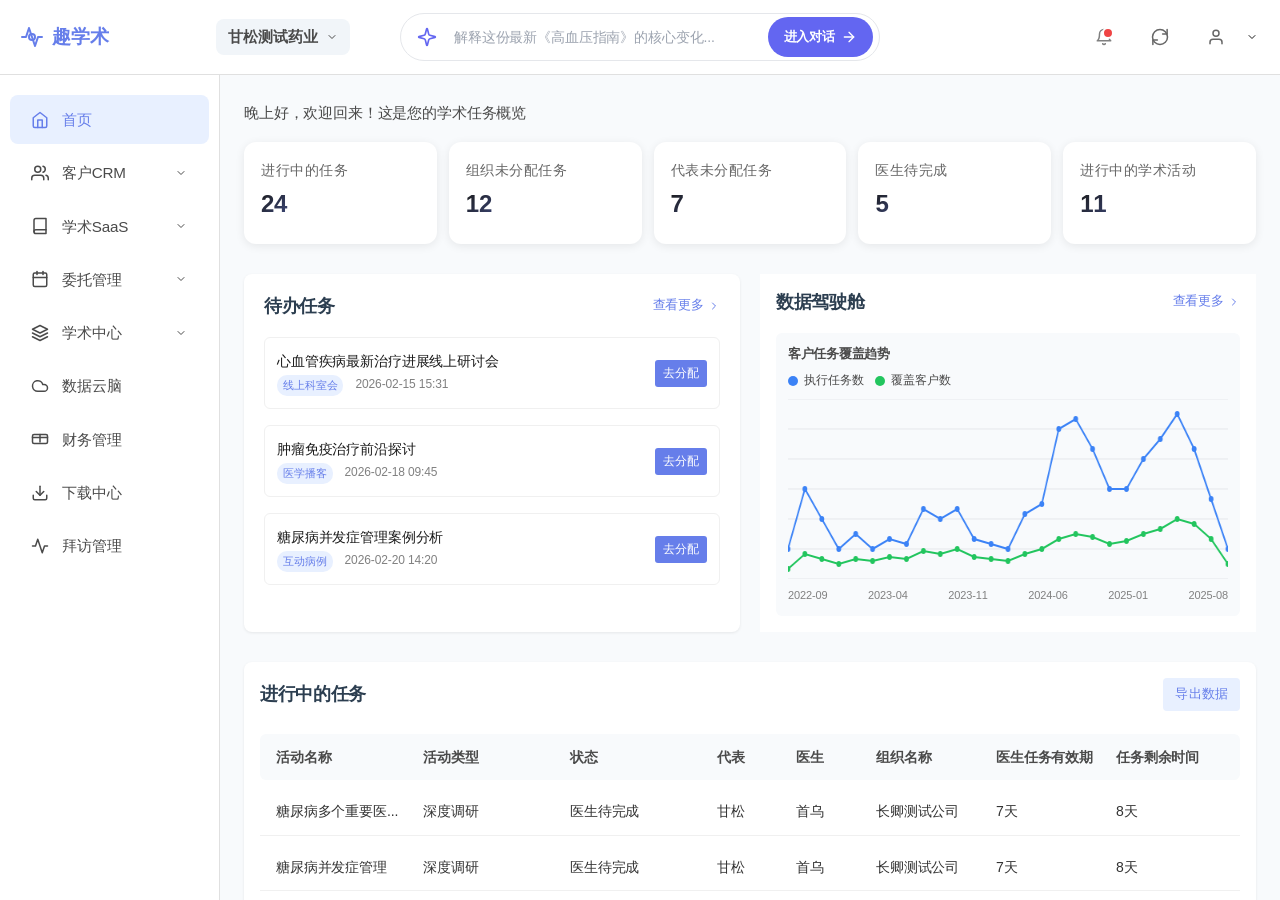
==== commit d9ff0175: "feat(organization): 重构组织管理页面样式和交互逻辑 - 重新设计组织架构树的样式和交互效果，优化节点激活状态管理 - 添加组织架构搜索功能，提升用户体验 - 简化团队管理表格，移除" ====
--- a/html/index.html
+++ b/html/index.html
@@ -51,460 +51,359 @@
             </div>
 
             <!-- 核心数据统计卡片 -->
-            <div class="dashboard-stats">
-                <div class="stat-card">
-                    
+            <div class="dashboard-stats" style="display: grid; grid-template-columns: repeat(5, 1fr); gap: 12px;">
+                <div class="stat-card" style="padding: 16px; background: white;">
                     <div class="stat-content">
-                        <div class="stat-label">进行中的任务</div>
-                        <div class="stat-value">24</div>
-                        <div class="stat-change">+3 较上周</div>
-                    </div>
-                </div>
-                <div class="stat-card">
-                    
+                        <div class="stat-label" style="font-size: 14px;">进行中的任务</div>
+                        <div class="stat-value" style="font-size: 1.5rem;">24</div>
+                    </div>
+                </div>
+                <div class="stat-card" style="padding: 16px; background: white;">
                     <div class="stat-content">
-                        <div class="stat-label">待分配委托</div>
-                        <div class="stat-value">12</div>
-                        <div class="stat-change negative">-2 较上周</div>
-                    </div>
-                </div>
-                <div class="stat-card">
-                    
+                        <div class="stat-label" style="font-size: 14px;">组织未分配任务</div>
+                        <div class="stat-value" style="font-size: 1.5rem;">12</div>
+                    </div>
+                </div>
+                <div class="stat-card" style="padding: 16px; background: white;">
                     <div class="stat-content">
-                        <div class="stat-label">学术任务完成率</div>
-                        <div class="stat-value">78%</div>
-                        <div class="stat-change">+5% 较上周</div>
-                    </div>
-                </div>
-                <div class="stat-card">
-                    
+                        <div class="stat-label" style="font-size: 14px;">代表未分配任务</div>
+                        <div class="stat-value" style="font-size: 1.5rem;">7</div>
+                    </div>
+                </div>
+                <div class="stat-card" style="padding: 16px; background: white;">
                     <div class="stat-content">
-                        <div class="stat-label">本月学术活动</div>
-                        <div class="stat-value">18</div>
-                        <div class="stat-change">+6 较上月</div>
-                    </div>
-                </div>
-                <div class="stat-card">
-                    
+                        <div class="stat-label" style="font-size: 14px;">医生待完成</div>
+                        <div class="stat-value" style="font-size: 1.5rem;">5</div>
+                    </div>
+                </div>
+                <div class="stat-card" style="padding: 16px; background: white;">
                     <div class="stat-content">
-                        <div class="stat-label">活跃代表数</div>
-                        <div class="stat-value">31</div>
-                        <div class="stat-change">+3% 较上周</div>
-                    </div>
-                </div>
-                <div class="stat-card">
-                    
-                    <div class="stat-content">
-                        <div class="stat-label">新增绑定医生数</div>
-                        <div class="stat-value">256</div>
-                        <div class="stat-change">+42 较上周</div>
+                        <div class="stat-label" style="font-size: 14px;">进行中的学术活动</div>
+                        <div class="stat-value" style="font-size: 1.5rem;">11</div>
                     </div>
                 </div>
             </div>
 
-            <!-- 数据可视化区域 -->
-            <div class="visualization-section">
-                <!-- 任务进度图表 -->
-                <div class="chart-card">
-                    <div class="section-header">
-                        <h2>学术任务进度</h2>
+
+
+            <!-- 任务详情区域 -->
+            <div class="details-section" style="display: grid; grid-template-columns: 1fr 1fr; gap: 20px; margin: 30px 0;">
+                <!-- 待办任务列表 -->
+                <div class="tasks-card" style="padding: 20px; background: white; border: none;">
+                    <div class="section-header" style="border-bottom: none; margin-bottom: 0;">
+                        <h2 style="font-size: 1.1rem; font-weight: 600; margin: 0;">待办任务</h2>
                         <div class="section-actions">
-                            <select class="time-filter">
-                                <option>本周</option>
-                                <option>本月</option>
-                                <option>本季度</option>
-                            </select>
-                        </div>
-                    </div>
-                    <div class="chart-container">
-                        <div class="progress-chart">
-                            <div class="progress-item">
-                                <div class="progress-info">
-                                    <div class="progress-title">深度调研</div>
-                                    <div class="progress-percentage">85%</div>
-                                </div>
-                                <div class="progress-bar">
-                                    <div class="progress-fill" style="width: 85%; background: linear-gradient(90deg, #667eea 0%, #764ba2 100%);"></div>
-                                </div>
-                            </div>
-                            <div class="progress-item">
-                                <div class="progress-info">
-                                    <div class="progress-title">科室会</div>
-                                    <div class="progress-percentage">65%</div>
-                                </div>
-                                <div class="progress-bar">
-                                    <div class="progress-fill" style="width: 65%; background: linear-gradient(90deg, #f093fb 0%, #f5576c 100%);"></div>
-                                </div>
-                            </div>
-                            <div class="progress-item">
-                                <div class="progress-info">
-                                    <div class="progress-title">学术讲座</div>
-                                    <div class="progress-percentage">92%</div>
-                                </div>
-                                <div class="progress-bar">
-                                    <div class="progress-fill" style="width: 92%; background: linear-gradient(90deg, #4facfe 0%, #00f2fe 100%);"></div>
-                                </div>
-                            </div>
-                            <div class="progress-item">
-                                <div class="progress-info">
-                                    <div class="progress-title">病例收集</div>
-                                    <div class="progress-percentage">45%</div>
-                                </div>
-                                <div class="progress-bar">
-                                    <div class="progress-fill" style="width: 45%; background: linear-gradient(90deg, #43e97b 0%, #38f9d7 100%);"></div>
-                                </div>
-                            </div>
-                            <div class="progress-item">
-                                <div class="progress-info">
-                                    <div class="progress-title">文献查阅</div>
-                                    <div class="progress-percentage">78%</div>
-                                </div>
-                                <div class="progress-bar">
-                                    <div class="progress-fill" style="width: 78%; background: linear-gradient(90deg, #fa709a 0%, #fee140 100%);"></div>
-                                </div>
-                            </div>
-                            <div class="progress-item">
-                                <div class="progress-info">
-                                    <div class="progress-title">数据分析</div>
-                                    <div class="progress-percentage">55%</div>
-                                </div>
-                                <div class="progress-bar">
-                                    <div class="progress-fill" style="width: 55%; background: linear-gradient(90deg, #30cfd0 0%, #330867 100%);"></div>
-                                </div>
-                            </div>
-                        </div>
-                    </div>
-                </div>
-
-                <!-- 委托情况统计 -->
-                <div class="chart-card">
-                    <div class="section-header">
-                        <h2>委托情况分布</h2>
-                    </div>
-                    <div class="chart-container">
-                        <div class="delegation-stats">
-                            <div class="delegation-item">
-                                <div class="delegation-circle">
-                                    <div class="circle-inner" style="--percentage: 60;"></div>
-                                    <div class="circle-text">已完成</div>
-                                    <div class="circle-number">60%</div>
-                                </div>
-                            </div>
-                            <div class="delegation-item">
-                                <div class="delegation-circle">
-                                    <div class="circle-inner" style="--percentage: 25;"></div>
-                                    <div class="circle-text">进行中</div>
-                                    <div class="circle-number">25%</div>
-                                </div>
-                            </div>
-                            <div class="delegation-item">
-                                <div class="delegation-circle">
-                                    <div class="circle-inner" style="--percentage: 15;"></div>
-                                    <div class="circle-text">待分配</div>
-                                    <div class="circle-number">15%</div>
-                                </div>
-                            </div>
-                        </div>
-                    </div>
-                </div>
-
-                <!-- 月度活动趋势 -->
-                <div class="chart-card">
-                    <div class="section-header">
-                        <h2>月度活动趋势</h2>
-                    </div>
-                    <div class="chart-container">
-                        <div class="trend-chart">
-                            <div class="trend-item">
-                                <div class="trend-label">Jan</div>
-                                <div class="trend-bar" style="height: 65%; background: var(--primary-color);"></div>
-                            </div>
-                            <div class="trend-item">
-                                <div class="trend-label">Feb</div>
-                                <div class="trend-bar" style="height: 85%; background: var(--primary-color);"></div>
-                            </div>
-                            <div class="trend-item">
-                                <div class="trend-label">Mar</div>
-                                <div class="trend-bar" style="height: 72%; background: var(--primary-color);"></div>
-                            </div>
-                            <div class="trend-item">
-                                <div class="trend-label">Apr</div>
-                                <div class="trend-bar" style="height: 90%; background: var(--primary-color);"></div>
-                            </div>
-                            <div class="trend-item">
-                                <div class="trend-label">May</div>
-                                <div class="trend-bar" style="height: 78%; background: var(--primary-color);"></div>
-                            </div>
-                            <div class="trend-item">
-                                <div class="trend-label">Jun</div>
-                                <div class="trend-bar" style="height: 88%; background: var(--primary-color);"></div>
-                            </div>
-                        </div>
-                    </div>
-                </div>
+                            <a class="view-all-link" style="font-size: 13px; color: var(--primary-color); text-decoration: none; cursor: pointer; display: flex; align-items: center; gap: 4px;">查看更多<svg width="12" height="12" viewBox="0 0 24 24" fill="none" xmlns="http://www.w3.org/2000/svg"><path d="M9 18L15 12L9 6" stroke="currentColor" stroke-width="2" stroke-linecap="round" stroke-linejoin="round"/></svg></a>
+                        </div>
+                    </div>
+                    <div class="todo-list" style="margin-top: 4px;">
+                        <div class="todo-item" style="padding: 12px; border-radius: 6px; background: white; margin-bottom: 8px; border: 1px solid #f0f0f0; display: flex; justify-content: space-between; align-items: center;">
+                            <div class="todo-content">
+                                <div class="todo-title" style="font-weight: 500; font-size: 14px;">心血管疾病最新治疗进展线上研讨会</div>
+                                <div class="todo-meta" style="font-size: 12px; color: var(--text-tertiary); display: flex; gap: 12px;">
+                                    <span class="todo-type" style="padding: 2px 6px; background: var(--primary-light); color: var(--primary-color); border-radius: 10px; font-size: 11px;">线上科室会</span>
+                                    <span class="todo-deadline">2026-02-15 15:31</span>
+                                </div>
+                            </div>
+                            <button class="assign-btn" style="padding: 4px 8px; background: var(--primary-color); color: white; border: none; border-radius: 3px; font-size: 12px; cursor: pointer; font-weight: 500;">去分配</button>
+                        </div>
+                        <div class="todo-item" style="padding: 12px; border-radius: 6px; background: white; margin-bottom: 8px; border: 1px solid #f0f0f0; display: flex; justify-content: space-between; align-items: center;">
+                            <div class="todo-content">
+                                <div class="todo-title" style="font-weight: 500; font-size: 14px;">肿瘤免疫治疗前沿探讨</div>
+                                <div class="todo-meta" style="font-size: 12px; color: var(--text-tertiary); display: flex; gap: 12px;">
+                                    <span class="todo-type" style="padding: 2px 6px; background: var(--primary-light); color: var(--primary-color); border-radius: 10px; font-size: 11px;">医学播客</span>
+                                    <span class="todo-deadline">2026-02-18 09:45</span>
+                                </div>
+                            </div>
+                            <button class="assign-btn" style="padding: 4px 8px; background: var(--primary-color); color: white; border: none; border-radius: 3px; font-size: 12px; cursor: pointer; font-weight: 500;">去分配</button>
+                        </div>
+                        <div class="todo-item" style="padding: 12px; border-radius: 6px; background: white; margin-bottom: 8px; border: 1px solid #f0f0f0; display: flex; justify-content: space-between; align-items: center;">
+                            <div class="todo-content">
+                                <div class="todo-title" style="font-weight: 500; font-size: 14px;">糖尿病并发症管理案例分析</div>
+                                <div class="todo-meta" style="font-size: 12px; color: var(--text-tertiary); display: flex; gap: 12px;">
+                                    <span class="todo-type" style="padding: 2px 6px; background: var(--primary-light); color: var(--primary-color); border-radius: 10px; font-size: 11px;">互动病例</span>
+                                    <span class="todo-deadline">2026-02-20 14:20</span>
+                                </div>
+                            </div>
+                            <button class="assign-btn" style="padding: 4px 8px; background: var(--primary-color); color: white; border: none; border-radius: 3px; font-size: 12px; cursor: pointer; font-weight: 500;">去分配</button>
+                        </div>
+                    </div>
+                </div>
+
+                <!-- 数据驾驶舱卡片 -->
+                <div class="data-dashboard-card" style="padding: 16px; background: white; border: none;">
+                    <div class="section-header" style="border-bottom: none; margin-bottom: 0;">
+                        <h2 style="font-size: 1.1rem; font-weight: 600; margin: 0;">数据驾驶舱</h2>
+                        <div class="section-actions">
+                            <a class="more-link" style="font-size: 13px; color: var(--primary-color); text-decoration: none; cursor: pointer; display: flex; align-items: center; gap: 4px;">查看更多<svg width="12" height="12" viewBox="0 0 24 24" fill="none" xmlns="http://www.w3.org/2000/svg"><path d="M9 18L15 12L9 6" stroke="currentColor" stroke-width="2" stroke-linecap="round" stroke-linejoin="round"/></svg></a>
+                        </div>
+                    </div>
+                    <div class="dashboard-content" style="margin-top: 4px;">
+                        <!-- 客户任务覆盖趋势图表 -->
+                        <div style="background: #f8fafc; padding: 12px; border-radius: 6px;">
+                            <h3 style="font-size: 13px; font-weight: 600; color: var(--text-secondary); margin-bottom: 8px;">客户任务覆盖趋势</h3>
+                            <div style="display: flex; align-items: center; gap: 12px; margin-bottom: 8px;">
+                                <div style="display: flex; align-items: center; gap: 6px;">
+                                    <div style="width: 10px; height: 10px; background: #3b82f6; border-radius: 50%;"></div>
+                                    <span style="font-size: 12px; color: var(--text-secondary);">执行任务数</span>
+                                </div>
+                                <div style="display: flex; align-items: center; gap: 6px;">
+                                    <div style="width: 10px; height: 10px; background: #22c55e; border-radius: 50%;"></div>
+                                    <span style="font-size: 12px; color: var(--text-secondary);">覆盖客户数</span>
+                                </div>
+                            </div>
+                            <!-- 折线图Canvas -->
+                            <div style="position: relative; height: 180px;">
+                                <canvas id="trendChart" style="width: 100%; height: 100%;"></canvas>
+                            </div>
+                            <div style="display: flex; justify-content: space-between; margin-top: 8px; font-size: 11px; color: var(--text-tertiary);">
+                                <span>2022-09</span>
+                                <span>2023-04</span>
+                                <span>2023-11</span>
+                                <span>2024-06</span>
+                                <span>2025-01</span>
+                                <span>2025-08</span>
+                            </div>
+                        </div>
+                    </div>
+                </div>
+                
+                <script>
+                    // 绘制客户任务覆盖趋势折线图
+                    document.addEventListener('DOMContentLoaded', function() {
+                        const canvas = document.getElementById('trendChart');
+                        if (!canvas) return;
+                        
+                        const ctx = canvas.getContext('2d');
+                        const width = canvas.width = canvas.offsetWidth;
+                        const height = canvas.height = 180;
+                        
+                        // 数据点 - 模拟数据
+                        const taskData = [30, 90, 60, 30, 45, 30, 40, 35, 70, 60, 70, 40, 35, 30, 65, 75, 150, 160, 130, 90, 90, 120, 140, 165, 130, 80, 30];
+                        const customerData = [10, 25, 20, 15, 20, 18, 22, 20, 28, 25, 30, 22, 20, 18, 25, 30, 40, 45, 42, 35, 38, 45, 50, 60, 55, 40, 15];
+                        
+                        // 绘制网格
+                        ctx.strokeStyle = '#e5e7eb';
+                        ctx.lineWidth = 1;
+                        ctx.beginPath();
+                        for (let i = 0; i <= 6; i++) {
+                            const y = height - (i * height / 6);
+                            ctx.moveTo(0, y);
+                            ctx.lineTo(width, y);
+                        }
+                        ctx.stroke();
+                        
+                        // 绘制执行任务数折线
+                        ctx.strokeStyle = '#3b82f6';
+                        ctx.lineWidth = 2;
+                        ctx.beginPath();
+                        for (let i = 0; i < taskData.length; i++) {
+                            const x = (i / (taskData.length - 1)) * width;
+                            const y = height - (taskData[i] / 180) * height;
+                            if (i === 0) {
+                                ctx.moveTo(x, y);
+                            } else {
+                                ctx.lineTo(x, y);
+                            }
+                        }
+                        ctx.stroke();
+                        
+                        // 绘制执行任务数数据点
+                        ctx.fillStyle = '#3b82f6';
+                        for (let i = 0; i < taskData.length; i++) {
+                            const x = (i / (taskData.length - 1)) * width;
+                            const y = height - (taskData[i] / 180) * height;
+                            ctx.beginPath();
+                            ctx.arc(x, y, 3, 0, Math.PI * 2);
+                            ctx.fill();
+                        }
+                        
+                        // 绘制覆盖客户数折线
+                        ctx.strokeStyle = '#22c55e';
+                        ctx.lineWidth = 2;
+                        ctx.beginPath();
+                        for (let i = 0; i < customerData.length; i++) {
+                            const x = (i / (customerData.length - 1)) * width;
+                            const y = height - (customerData[i] / 180) * height;
+                            if (i === 0) {
+                                ctx.moveTo(x, y);
+                            } else {
+                                ctx.lineTo(x, y);
+                            }
+                        }
+                        ctx.stroke();
+                        
+                        // 绘制覆盖客户数数据点
+                        ctx.fillStyle = '#22c55e';
+                        for (let i = 0; i < customerData.length; i++) {
+                            const x = (i / (customerData.length - 1)) * width;
+                            const y = height - (customerData[i] / 180) * height;
+                            ctx.beginPath();
+                            ctx.arc(x, y, 3, 0, Math.PI * 2);
+                            ctx.fill();
+                        }
+                    });
+                </script>
             </div>
 
-            <!-- 任务详情区域 -->
-            <div class="details-section">
-                <!-- 待办任务列表 -->
-                <div class="tasks-card">
-                    <div class="section-header">
-                        <h2>待办任务</h2>
+            <!-- 学术跟进情况 -->
+            <div class="followup-section" style="margin: 30px 0; border: none;">
+                <div class="section-header" style="display: flex; justify-content: space-between; align-items: center; margin-bottom: 8px; border: none; border-bottom: none;">
+                    <h2 style="font-size: 1.1rem; font-weight: 600; margin: 0;">进行中的任务</h2>
+                    <div class="section-actions">
+                            <button class="export-btn" style="padding: 6px 12px; background: var(--primary-light); color: var(--primary-color); border: none; border-radius: 4px; font-size: 13px; cursor: pointer;">导出数据</button>
+                        </div>
+                </div>
+                <div class="followup-table" style="border: none;">
+                            <div class="table-header" style="display: grid; grid-template-columns: 1fr 1fr 1fr 0.5fr 0.5fr 0.8fr 0.8fr 0.8fr; gap: 12px; padding: 12px 16px; background: #f8fafc; border: none;">
+                                <div class="table-col" style="font-weight: 600; color: var(--text-secondary); font-size: 14px; border: none;">活动名称</div>
+                                <div class="table-col" style="font-weight: 600; color: var(--text-secondary); font-size: 14px; border: none;">活动类型</div>
+                                <div class="table-col" style="font-weight: 600; color: var(--text-secondary); font-size: 14px; border: none;">状态</div>
+                                <div class="table-col" style="font-weight: 600; color: var(--text-secondary); font-size: 14px; border: none;">代表</div>
+                                <div class="table-col" style="font-weight: 600; color: var(--text-secondary); font-size: 14px; border: none;">医生</div>
+                                <div class="table-col" style="font-weight: 600; color: var(--text-secondary); font-size: 14px; border: none;">组织名称</div>
+                                <div class="table-col" style="font-weight: 600; color: var(--text-secondary); font-size: 14px; border: none;">医生任务有效期</div>
+                                <div class="table-col" style="font-weight: 600; color: var(--text-secondary); font-size: 14px; border: none;">任务剩余时间</div>
+                            </div>
+                            <div class="table-row" style="display: grid; grid-template-columns: 1fr 1fr 1fr 0.5fr 0.5fr 0.8fr 0.8fr 0.8fr; gap: 12px; padding: 12px 16px; background: white; margin-top: 8px; border: none; border-bottom: 1px solid #f0f0f0;">
+                                <div class="table-col" style="font-size: 14px; border: none;">糖尿病多个重要医...</div>
+                                <div class="table-col" style="font-size: 14px; border: none;">深度调研</div>
+                                <div class="table-col" style="font-size: 14px; border: none;">医生待完成</div>
+                                <div class="table-col" style="font-size: 14px; border: none;">甘松</div>
+                                <div class="table-col" style="font-size: 14px; border: none;">首乌</div>
+                                <div class="table-col" style="font-size: 14px; border: none;">长卿测试公司</div>
+                                <div class="table-col" style="font-size: 14px; border: none;">7天</div>
+                                <div class="table-col" style="font-size: 14px; border: none;">8天</div>
+                            </div>
+                            <div class="table-row" style="display: grid; grid-template-columns: 1fr 1fr 1fr 0.5fr 0.5fr 0.8fr 0.8fr 0.8fr; gap: 12px; padding: 12px 16px; background: white; margin-top: 8px; border: none; border-bottom: 1px solid #f0f0f0;">
+                                <div class="table-col" style="font-size: 14px; border: none;">糖尿病并发症管理</div>
+                                <div class="table-col" style="font-size: 14px; border: none;">深度调研</div>
+                                <div class="table-col" style="font-size: 14px; border: none;">医生待完成</div>
+                                <div class="table-col" style="font-size: 14px; border: none;">甘松</div>
+                                <div class="table-col" style="font-size: 14px; border: none;">首乌</div>
+                                <div class="table-col" style="font-size: 14px; border: none;">长卿测试公司</div>
+                                <div class="table-col" style="font-size: 14px; border: none;">7天</div>
+                                <div class="table-col" style="font-size: 14px; border: none;">8天</div>
+                            </div>
+                            <div class="table-row" style="display: grid; grid-template-columns: 1fr 1fr 1fr 0.5fr 0.5fr 0.8fr 0.8fr 0.8fr; gap: 12px; padding: 12px 16px; background: white; margin-top: 8px; border: none;">
+                                <div class="table-col" style="font-size: 14px; border: none;">糖尿病并发症管理案例分析</div>
+                                <div class="table-col" style="font-size: 14px; border: none;">深度调研</div>
+                                <div class="table-col" style="font-size: 14px; border: none;">医生待完成</div>
+                                <div class="table-col" style="font-size: 14px; border: none;">甘松</div>
+                                <div class="table-col" style="font-size: 14px; border: none;">吴田伟</div>
+                                <div class="table-col" style="font-size: 14px; border: none;">长卿测试公司</div>
+                                <div class="table-col" style="font-size: 14px; border: none;">7天</div>
+                                <div class="table-col" style="font-size: 14px; border: none;">8天</div>
+                            </div>
+                        </div>
+            </div>
+
+            <!-- 辅助功能卡片 -->
+            <div class="auxiliary-section" style="display: grid; grid-template-columns: 2fr 1fr; gap: 20px; margin: 30px 0;">
+                <!-- 数据服务中心卡片 -->
+                <div class="data-service-card" style="padding: 20px; background: white;">
+                    <div class="section-header" style="border-bottom: none; display: flex; justify-content: space-between; align-items: center; margin-bottom: 0;">
+                        <h2 style="font-size: 1.1rem; font-weight: 600; margin: 0;">数据服务中心</h2>
                         <div class="section-actions">
-                            <button class="view-all-btn">查看全部</button>
-                        </div>
-                    </div>
-                    <div class="todo-list">
-                        <div class="todo-item">
-                            <div class="todo-checkbox"><input type="checkbox"></div>
-                            <div class="todo-content">
-                                <div class="todo-title">完成渠道科创始组深度调研</div>
-                                <div class="todo-meta">
-                                    <span class="todo-type">深度调研</span>
-                                    <span class="todo-deadline">截止: 2024-02-15</span>
-                                </div>
-                            </div>
-                            <div class="todo-priority high"></div>
-                        </div>
-                        <div class="todo-item">
-                            <div class="todo-checkbox"><input type="checkbox"></div>
-                            <div class="todo-content">
-                                <div class="todo-title">分配3月份科室会任务</div>
-                                <div class="todo-meta">
-                                    <span class="todo-type">科室会</span>
-                                    <span class="todo-deadline">截止: 2024-02-20</span>
-                                </div>
-                            </div>
-                            <div class="todo-priority medium"></div>
-                        </div>
-                        <div class="todo-item">
-                            <div class="todo-checkbox"><input type="checkbox"></div>
-                            <div class="todo-content">
-                                <div class="todo-title">整理医生反馈数据</div>
-                                <div class="todo-meta">
-                                    <span class="todo-type">数据分析</span>
-                                    <span class="todo-deadline">截止: 2024-02-18</span>
-                                </div>
-                            </div>
-                            <div class="todo-priority high"></div>
-                        </div>
-                        <div class="todo-item">
-                            <div class="todo-checkbox"><input type="checkbox"></div>
-                            <div class="todo-content">
-                                <div class="todo-title">准备4月份学术活动计划</div>
-                                <div class="todo-meta">
-                                    <span class="todo-type">活动策划</span>
-                                    <span class="todo-deadline">截止: 2024-02-25</span>
-                                </div>
-                            </div>
-                            <div class="todo-priority medium"></div>
-                        </div>
-                        <div class="todo-item">
-                            <div class="todo-checkbox"><input type="checkbox"></div>
-                            <div class="todo-content">
-                                <div class="todo-title">更新学术资料库</div>
-                                <div class="todo-meta">
-                                    <span class="todo-type">资料管理</span>
-                                    <span class="todo-deadline">截止: 2024-02-17</span>
-                                </div>
-                            </div>
-                            <div class="todo-priority low"></div>
-                        </div>
-                        <div class="todo-item">
-                            <div class="todo-checkbox"><input type="checkbox"></div>
-                            <div class="todo-content">
-                                <div class="todo-title">撰写2月份学术总结</div>
-                                <div class="todo-meta">
-                                    <span class="todo-type">总结报告</span>
-                                    <span class="todo-deadline">截止: 2024-02-28</span>
-                                </div>
-                            </div>
-                            <div class="todo-priority medium"></div>
-                        </div>
-                    </div>
-                </div>
-
-                <!-- 学术活动日历 -->
-                <div class="calendar-card">
-                    <div class="section-header">
-                        <h2>近期学术活动</h2>
-                        <div class="section-actions">
-                            <button class="more-btn">查看日历</button>
-                        </div>
-                    </div>
-                    <div class="activity-list">
-                        <div class="activity-item">
-                            <div class="activity-date">
-                                <div class="date-day">15</div>
-                                <div class="date-month">Feb</div>
-                            </div>
-                            <div class="activity-content">
-                                <div class="activity-title">神经内科学术讲座</div>
-                                <div class="activity-location">北京协和医院</div>
-                                <div class="activity-time">14:00 - 16:00</div>
-                            </div>
-                            <div class="activity-type"><span class="activity-tag">讲座</span></div>
-                        </div>
-                        <div class="activity-item">
-                            <div class="activity-date">
-                                <div class="date-day">18</div>
-                                <div class="date-month">Feb</div>
-                            </div>
-                            <div class="activity-content">
-                                <div class="activity-title">心内科病例讨论会</div>
-                                <div class="activity-location">上海瑞金医院</div>
-                                <div class="activity-time">09:30 - 11:30</div>
-                            </div>
-                            <div class="activity-type"><span class="activity-tag">病例讨论</span></div>
-                        </div>
-                        <div class="activity-item">
-                            <div class="activity-date">
-                                <div class="date-day">22</div>
-                                <div class="date-month">Feb</div>
-                            </div>
-                            <div class="activity-content">
-                                <div class="activity-title">内分泌科深度调研</div>
-                                <div class="activity-location">广州中山医院</div>
-                                <div class="activity-time">13:30 - 17:00</div>
-                            </div>
-                            <div class="activity-type"><span class="activity-tag">调研</span></div>
-                        </div>
-                        <div class="activity-item">
-                            <div class="activity-date">
-                                <div class="date-day">25</div>
-                                <div class="date-month">Feb</div>
-                            </div>
-                            <div class="activity-content">
-                                <div class="activity-title">呼吸科文献分享会</div>
-                                <div class="activity-location">线上会议</div>
-                                <div class="activity-time">15:00 - 16:30</div>
-                            </div>
-                            <div class="activity-type"><span class="activity-tag">分享会</span></div>
-                        </div>
-                        <div class="activity-item">
-                            <div class="activity-date">
-                                <div class="date-day">28</div>
-                                <div class="date-month">Feb</div>
-                            </div>
-                            <div class="activity-content">
-                                <div class="activity-title">消化科学术沙龙</div>
-                                <div class="activity-location">北京友谊医院</div>
-                                <div class="activity-time">16:00 - 18:00</div>
-                            </div>
-                            <div class="activity-type"><span class="activity-tag">沙龙</span></div>
-                        </div>
-                    </div>
-                </div>
-
-                <!-- 代表任务统计 -->
-                <div class="stats-card-small">
-                    <div class="section-header">
-                        <h2>代表任务统计</h2>
-                    </div>
-                    <div class="small-stats-grid">
-                        <div class="small-stat-item">
-                            <div class="small-stat-label">总代表数</div>
-                            <div class="small-stat-value">128</div>
-                        </div>
-                        <div class="small-stat-item">
-                            <div class="small-stat-label">活跃代表</div>
-                            <div class="small-stat-value">96</div>
-                        </div>
-                        <div class="small-stat-item">
-                            <div class="small-stat-label">平均完成率</div>
-                            <div class="small-stat-value">82%</div>
-                        </div>
-                        <div class="small-stat-item">
-                            <div class="small-stat-label">待完成任务</div>
-                            <div class="small-stat-value">156</div>
-                        </div>
-                    </div>
-                </div>
-
-                <!-- 组织统计 -->
-                <div class="stats-card-small">
-                    <div class="section-header">
-                        <h2>组织统计</h2>
-                    </div>
-                    <div class="organization-stats">
-                        <div class="org-stat-item">
-                            <div class="org-stat-label">合作医院</div>
-                            <div class="org-stat-value">28</div>
-                        </div>
-                        <div class="org-stat-item">
-                            <div class="org-stat-label">覆盖科室</div>
-                            <div class="org-stat-value">45</div>
-                        </div>
-                        <div class="org-stat-item">
-                            <div class="org-stat-label">参与医生</div>
-                            <div class="org-stat-value">892</div>
-                        </div>
-                        <div class="org-stat-item">
-                            <div class="org-stat-label">本月新增</div>
-                            <div class="org-stat-value">35</div>
-                        </div>
-                        <div class="org-stat-item">
-                            <div class="org-stat-label">学术点</div>
-                            <div class="org-stat-value">126</div>
-                        </div>
-                    </div>
-                </div>
-            </div>
-
-            <!-- 学术跟进情况 -->
-            <div class="followup-section">
-                <div class="section-header">
-                    <h2>学术跟进情况</h2>
-                    <div class="section-actions">
-                        <button class="export-btn">导出数据</button>
-                    </div>
-                </div>
-                <div class="followup-table">
-                    <div class="table-header">
-                        <div class="table-col">医生姓名</div>
-                        <div class="table-col">科室</div>
-                        <div class="table-col">跟进状态</div>
-                        <div class="table-col">最近跟进</div>
-                        <div class="table-col">下次跟进</div>
-                        <div class="table-col">跟进人</div>
-                        <div class="table-col">操作</div>
-                    </div>
-                    <div class="table-row">
-                        <div class="table-col">李医生</div>
-                        <div class="table-col">神经内科</div>
-                        <div class="table-col"><span class="status-tag active">活跃</span></div>
-                        <div class="table-col">2024-02-10</div>
-                        <div class="table-col">2024-02-24</div>
-                        <div class="table-col">张代表</div>
-                        <div class="table-col"><button class="action-btn">查看详情</button></div>
-                    </div>
-                    <div class="table-row">
-                        <div class="table-col">王医生</div>
-                        <div class="table-col">心内科</div>
-                        <div class="table-col"><span class="status-tag pending">待跟进</span></div>
-                        <div class="table-col">2024-02-05</div>
-                        <div class="table-col">2024-02-17</div>
-                        <div class="table-col">李代表</div>
-                        <div class="table-col"><button class="action-btn">查看详情</button></div>
-                    </div>
-                    <div class="table-row">
-                        <div class="table-col">赵医生</div>
-                        <div class="table-col">内分泌科</div>
-                        <div class="table-col"><span class="status-tag active">活跃</span></div>
-                        <div class="table-col">2024-02-12</div>
-                        <div class="table-col">2024-02-26</div>
-                        <div class="table-col">刘代表</div>
-                        <div class="table-col"><button class="action-btn">查看详情</button></div>
-                    </div>
-                    <div class="table-row">
-                        <div class="table-col">孙医生</div>
-                        <div class="table-col">呼吸内科</div>
-                        <div class="table-col"><span class="status-tag inactive">暂停</span></div>
-                        <div class="table-col">2024-01-20</div>
-                        <div class="table-col">-</div>
-                        <div class="table-col">周代表</div>
-                        <div class="table-col"><button class="action-btn">查看详情</button></div>
-                    </div>
+                            <a style="font-size: 13px; color: var(--primary-color); text-decoration: none; cursor: pointer; display: flex; align-items: center; gap: 4px;">查看更多<svg width="12" height="12" viewBox="0 0 24 24" fill="none" xmlns="http://www.w3.org/2000/svg"><path d="M9 18L15 12L9 6" stroke="currentColor" stroke-width="2" stroke-linecap="round" stroke-linejoin="round"/></svg></a>
+                        </div>
+                    </div>
+                    <div class="data-service-content" style="margin-top: 4px;">
+                        <div class="data-service-table" style="border: none;">
+                            <div class="table-header" style="display: grid; grid-template-columns: 2fr 1fr 1fr; gap: 12px; padding: 12px 16px; background: #f8fafc; border: none;">
+                                <div class="table-col" style="font-weight: 600; color: var(--text-secondary); font-size: 14px; border: none;">服务名称</div>
+                                <div class="table-col" style="font-weight: 600; color: var(--text-secondary); font-size: 14px; border: none;">相关报表数</div>
+                                <div class="table-col" style="font-weight: 600; color: var(--text-secondary); font-size: 14px; border: none;">发布日期</div>
+                            </div>
+                            <div class="table-row" style="display: grid; grid-template-columns: 2fr 1fr 1fr; gap: 12px; padding: 12px 16px; background: white; margin-top: 8px; border: none; border-bottom: 1px solid #f0f0f0;">
+                                <div class="table-col" style="font-size: 14px; border: none;">如何用行为数据来考核代表 <span style="margin-left: 8px; padding: 2px 6px; background: #fef3c7; color: #d97706; border-radius: 4px; font-size: 12px;">未读</span></div>
+                                <div class="table-col" style="font-size: 14px; border: none;">3</div>
+                                <div class="table-col" style="font-size: 14px; border: none;">2023-04-26 15:00:43</div>
+                            </div>
+                            <div class="table-row" style="display: grid; grid-template-columns: 2fr 1fr 1fr; gap: 12px; padding: 12px 16px; background: white; margin-top: 8px; border: none; border-bottom: 1px solid #f0f0f0;">
+                                <div class="table-col" style="font-size: 14px; border: none;">一键添加管理层应用看板，助您纵览业务全局！ <span style="margin-left: 8px; padding: 2px 6px; background: #fef3c7; color: #d97706; border-radius: 4px; font-size: 12px;">未读</span></div>
+                                <div class="table-col" style="font-size: 14px; border: none;">14</div>
+                                <div class="table-col" style="font-size: 14px; border: none;">2023-03-09 14:04:18</div>
+                            </div>
+                            <div class="table-row" style="display: grid; grid-template-columns: 2fr 1fr 1fr; gap: 12px; padding: 12px 16px; background: white; margin-top: 8px; border: none; border-bottom: 1px solid #f0f0f0;">
+                                <div class="table-col" style="font-size: 14px; border: none;">数据指标体系的应用和搭建 <span style="margin-left: 8px; padding: 2px 6px; background: #f3f4f6; color: #6b7280; border-radius: 4px; font-size: 12px;">已读</span></div>
+                                <div class="table-col" style="font-size: 14px; border: none;">5</div>
+                                <div class="table-col" style="font-size: 14px; border: none;">2023-02-28 17:51:32</div>
+                            </div>
+                            <div class="table-row" style="display: grid; grid-template-columns: 2fr 1fr 1fr; gap: 12px; padding: 12px 16px; background: white; margin-top: 8px; border: none; border-bottom: 1px solid #f0f0f0;">
+                                <div class="table-col" style="font-size: 14px; border: none;">用户分析模型-属性分析的使用方法 <span style="margin-left: 8px; padding: 2px 6px; background: #f3f4f6; color: #6b7280; border-radius: 4px; font-size: 12px;">已读</span></div>
+                                <div class="table-col" style="font-size: 14px; border: none;">4</div>
+                                <div class="table-col" style="font-size: 14px; border: none;">2023-02-27 16:14:36</div>
+                            </div>
+                            <div class="table-row" style="display: grid; grid-template-columns: 2fr 1fr 1fr; gap: 12px; padding: 12px 16px; background: white; margin-top: 8px; border: none; border-bottom: 1px solid #f0f0f0;">
+                                <div class="table-col" style="font-size: 14px; border: none;">盘古云数据驾驶舱 助力数字化转型 <span style="margin-left: 8px; padding: 2px 6px; background: #f3f4f6; color: #6b7280; border-radius: 4px; font-size: 12px;">已读</span></div>
+                                <div class="table-col" style="font-size: 14px; border: none;">7</div>
+                                <div class="table-col" style="font-size: 14px; border: none;">2023-01-13 15:32:57</div>
+                            </div>
+                        </div>
+                    </div>
+                </div>
+
+                <!-- 消息管理卡片 -->
+                <div class="message-card" style="padding: 20px; background: white;">
+                    <div class="section-header" style="border-bottom: none; display: flex; justify-content: space-between; align-items: center; margin-bottom: 0;">
+                        <h2 style="font-size: 1.1rem; font-weight: 600; margin: 0;">消息管理</h2>
+                        <a class="message-link" style="font-size: 13px; color: var(--primary-color); text-decoration: none; cursor: pointer; display: flex; align-items: center; gap: 4px;">查看全部消息<svg width="12" height="12" viewBox="0 0 24 24" fill="none" xmlns="http://www.w3.org/2000/svg"><path d="M9 18L15 12L9 6" stroke="currentColor" stroke-width="2" stroke-linecap="round" stroke-linejoin="round"/></svg></a>
+                    </div>
+                        <div class="message-list" style="border: none;">
+                            <div class="message-item" style="padding: 16px 0; border: none; border-bottom: 1px solid #f0f0f0; display: flex; justify-content: space-between; align-items: flex-start;">
+                                <div style="flex: 1;">
+                                    <div style="display: flex; align-items: center; margin-bottom: 4px;">
+                                        <span style="color: #ef4444; font-size: 12px; margin-right: 8px;">未读</span>
+                                        <span style="font-size: 14px;">您有3个任务即将到期，请及时处理</span>
+                                    </div>
+                                </div>
+                                <div class="message-time" style="font-size: 12px; color: #9ca3af; margin-left: 12px;">10:30</div>
+                            </div>
+                            <div class="message-item" style="padding: 16px 0; border: none; border-bottom: 1px solid #f0f0f0; display: flex; justify-content: space-between; align-items: flex-start;">
+                                <div style="flex: 1;">
+                                    <div style="display: flex; align-items: center; margin-bottom: 4px;">
+                                        <span style="color: #ef4444; font-size: 12px; margin-right: 8px;">未读</span>
+                                        <span style="font-size: 14px;">代表张小明绑定了5位医生</span>
+                                    </div>
+                                </div>
+                                <div class="message-time" style="font-size: 12px; color: #9ca3af; margin-left: 12px;">09:45</div>
+                            </div>
+                            <div class="message-item" style="padding: 16px 0; border: none; border-bottom: 1px solid #f0f0f0; display: flex; justify-content: space-between; align-items: flex-start;">
+                                <div style="flex: 1;">
+                                    <div style="display: flex; align-items: center; margin-bottom: 4px;">
+                                        <span style="color: #6b7280; font-size: 12px; margin-right: 8px;">已读</span>
+                                        <span style="font-size: 14px;">心血管疾病研讨会已完成，参会人数15人</span>
+                                    </div>
+                                </div>
+                                <div class="message-time" style="font-size: 12px; color: #9ca3af; margin-left: 12px;">昨天</div>
+                            </div>
+                            <div class="message-item" style="padding: 16px 0; border: none; border-bottom: 1px solid #f0f0f0; display: flex; justify-content: space-between; align-items: flex-start;">
+                                <div style="flex: 1;">
+                                    <div style="display: flex; align-items: center; margin-bottom: 4px;">
+                                        <span style="color: #6b7280; font-size: 12px; margin-right: 8px;">已读</span>
+                                        <span style="font-size: 14px;">上月学术活动报告已生成，请查看</span>
+                                    </div>
+                                </div>
+                                <div class="message-time" style="font-size: 12px; color: #9ca3af; margin-left: 12px;">2026-02-22</div>
+                            </div>
+                            <div class="message-item" style="padding: 16px 0; border: none; border-bottom: 1px solid #f0f0f0; display: flex; justify-content: space-between; align-items: flex-start;">
+                                <div style="flex: 1;">
+                                    <div style="display: flex; align-items: center; margin-bottom: 4px;">
+                                        <span style="color: #6b7280; font-size: 12px; margin-right: 8px;">已读</span>
+                                        <span style="font-size: 14px;">新功能"智能任务分配"已上线</span>
+                                    </div>
+                                </div>
+                                <div class="message-time" style="font-size: 12px; color: #9ca3af; margin-left: 12px;">2026-02-20</div>
+                            </div>
+                            <div class="pagination" style="display: flex; justify-content: center; align-items: center; gap: 8px; margin-top: 24px;">
+                                <button class="page-btn" style="padding: 4px 8px; background: white; color: var(--text-secondary); border: 1px solid #f0f0f0; border-radius: 4px; font-size: 12px; cursor: pointer; display: flex; align-items: center; justify-content: center; width: 28px; height: 28px;"><svg width="12" height="12" viewBox="0 0 24 24" fill="none" xmlns="http://www.w3.org/2000/svg"><path d="M15 18L9 12L15 6" stroke="currentColor" stroke-width="2" stroke-linecap="round" stroke-linejoin="round"/></svg></button>
+                                <button class="page-btn active" style="padding: 4px 8px; background: var(--primary-color); color: white; border: 1px solid var(--primary-color); border-radius: 4px; font-size: 12px; cursor: pointer; width: 28px; height: 28px; display: flex; align-items: center; justify-content: center;">1</button>
+                                <button class="page-btn" style="padding: 4px 8px; background: white; color: var(--text-secondary); border: 1px solid #f0f0f0; border-radius: 4px; font-size: 12px; cursor: pointer; width: 28px; height: 28px; display: flex; align-items: center; justify-content: center;">2</button>
+                                <button class="page-btn" style="padding: 4px 8px; background: white; color: var(--text-secondary); border: 1px solid #f0f0f0; border-radius: 4px; font-size: 12px; cursor: pointer; width: 28px; height: 28px; display: flex; align-items: center; justify-content: center;">3</button>
+                                <button class="page-btn" style="padding: 4px 8px; background: white; color: var(--text-secondary); border: 1px solid #f0f0f0; border-radius: 4px; font-size: 12px; cursor: pointer; display: flex; align-items: center; justify-content: center; width: 28px; height: 28px;"><svg width="12" height="12" viewBox="0 0 24 24" fill="none" xmlns="http://www.w3.org/2000/svg"><path d="M9 18L15 12L9 6" stroke="currentColor" stroke-width="2" stroke-linecap="round" stroke-linejoin="round"/></svg></button>
+                            </div>
+                        </div>
                 </div>
             </div>
         </main>
--- a/css/styles.css
+++ b/css/styles.css
@@ -4175,7 +4175,7 @@
 .organization-management {
     background-color: white;
     border-radius: 12px;
-    box-shadow: 0 2px 10px rgba(0, 0, 0, 0.08);
+    box-shadow: none;
     padding: 20px;
 }
 
@@ -4224,10 +4224,152 @@
 
 /* 左侧组织架构树 */
 .org-structure {
-    background-color: #f8fafc;
-    border-radius: 12px;
+    background-color: white;
+    border-radius: 0;
     padding: 20px;
     overflow-y: auto;
+    border-right: 1px solid #e0e0e0;
+    margin-left: -10px;
+}
+
+.structure-header {
+    margin-bottom: 20px;
+    display: flex;
+    justify-content: flex-start;
+    align-items: center;
+    flex-wrap: wrap;
+    gap: 10px;
+    margin-top: -15px;
+}
+
+.structure-header .section-title {
+    font-size: 1.2rem;
+    color: #2c3e50;
+    font-weight: 600;
+    margin-bottom: 0;
+    text-align: left;
+    margin-right: auto;
+}
+
+.search-with-icon {
+    position: relative;
+    width: 300px;
+}
+
+.search-icon {
+    position: absolute;
+    left: 12px;
+    top: 50%;
+    transform: translateY(-50%);
+    color: #999;
+    pointer-events: none;
+}
+
+.structure-search {
+    width: 100%;
+    padding: 8px 12px 8px 32px;
+    border: 1px solid #e0e0e0;
+    border-radius: 6px;
+    font-size: 0.9rem;
+    background-color: white;
+    transition: all 0.3s ease;
+}
+
+.structure-search:focus {
+    outline: none;
+    border-color: #667eea;
+    box-shadow: 0 0 0 3px rgba(102, 126, 234, 0.1);
+}
+
+.structure-search::placeholder {
+    color: #999;
+}
+
+.tree-node-header {
+    display: flex;
+    align-items: center;
+    gap: 8px;
+    padding: 8px 12px;
+    cursor: pointer;
+    border-radius: 6px;
+    transition: all 0.3s ease;
+    background-color: white;
+    box-shadow: none;
+    position: relative;
+}
+
+.tree-node-header:hover {
+    background-color: #f0f4ff;
+    color: #667eea;
+    transform: translateX(4px);
+}
+
+.tree-node-header.active {
+    background-color: #f0f4ff;
+    color: #8096e0;
+    font-weight: 500;
+}
+
+.tree-toggle-placeholder {
+    width: 12px;
+    height: 12px;
+    display: inline-block;
+}
+
+.node-actions {
+    margin-left: auto;
+}
+
+.action-btn {
+    background: none;
+    border: none;
+    cursor: pointer;
+    color: #999;
+    font-size: 1.2rem;
+    padding: 2px;
+    border-radius: 4px;
+    transition: all 0.3s ease;
+}
+
+.action-btn:hover {
+    background-color: #f0f0f0;
+    color: #666;
+}
+
+.delete-btn {
+    background: none;
+    border: none;
+    cursor: pointer;
+    color: #ff6b6b;
+    padding: 2px;
+    border-radius: 4px;
+    transition: all 0.3s ease;
+    display: flex;
+    align-items: center;
+    justify-content: center;
+}
+
+.delete-btn:hover {
+    background-color: rgba(255, 107, 107, 0.1);
+}
+
+.tree-toggle {
+    flex-shrink: 0;
+    transition: transform 0.3s ease;
+}
+
+.tree-node-header.active .tree-toggle {
+    transform: rotate(180deg);
+}
+
+.tree-children {
+    display: none;
+    margin-left: 20px;
+    margin-top: 8px;
+}
+
+.tree-children.show {
+    display: block;
 }
 
 .section-title {
@@ -4255,7 +4397,7 @@
     border-radius: 6px;
     transition: all 0.3s ease;
     background-color: white;
-    box-shadow: 0 1px 3px rgba(0, 0, 0, 0.1);
+    box-shadow: none;
 }
 
 .tree-node-header:hover {
@@ -4311,7 +4453,13 @@
     background-color: white;
     border-radius: 12px;
     padding: 20px;
-    box-shadow: 0 1px 3px rgba(0, 0, 0, 0.1);
+    box-shadow: none;
+}
+
+.team-section + .team-section {
+    margin-top: 20px;
+    padding-top: 20px;
+    border-top: none;
 }
 
 .section-header {
@@ -4440,12 +4588,12 @@
     font-size: 0.9rem;
     text-align: left;
     padding: 12px 16px;
-    border-bottom: 2px solid #e2e8f0;
+    border-bottom: none;
     white-space: nowrap;
 }
 
 .team-table td {
-    padding: 12px 16px;
+    padding: 0px 16px;
     border-bottom: 1px solid #e2e8f0;
     font-size: 0.9rem;
     color: #2d3748;
